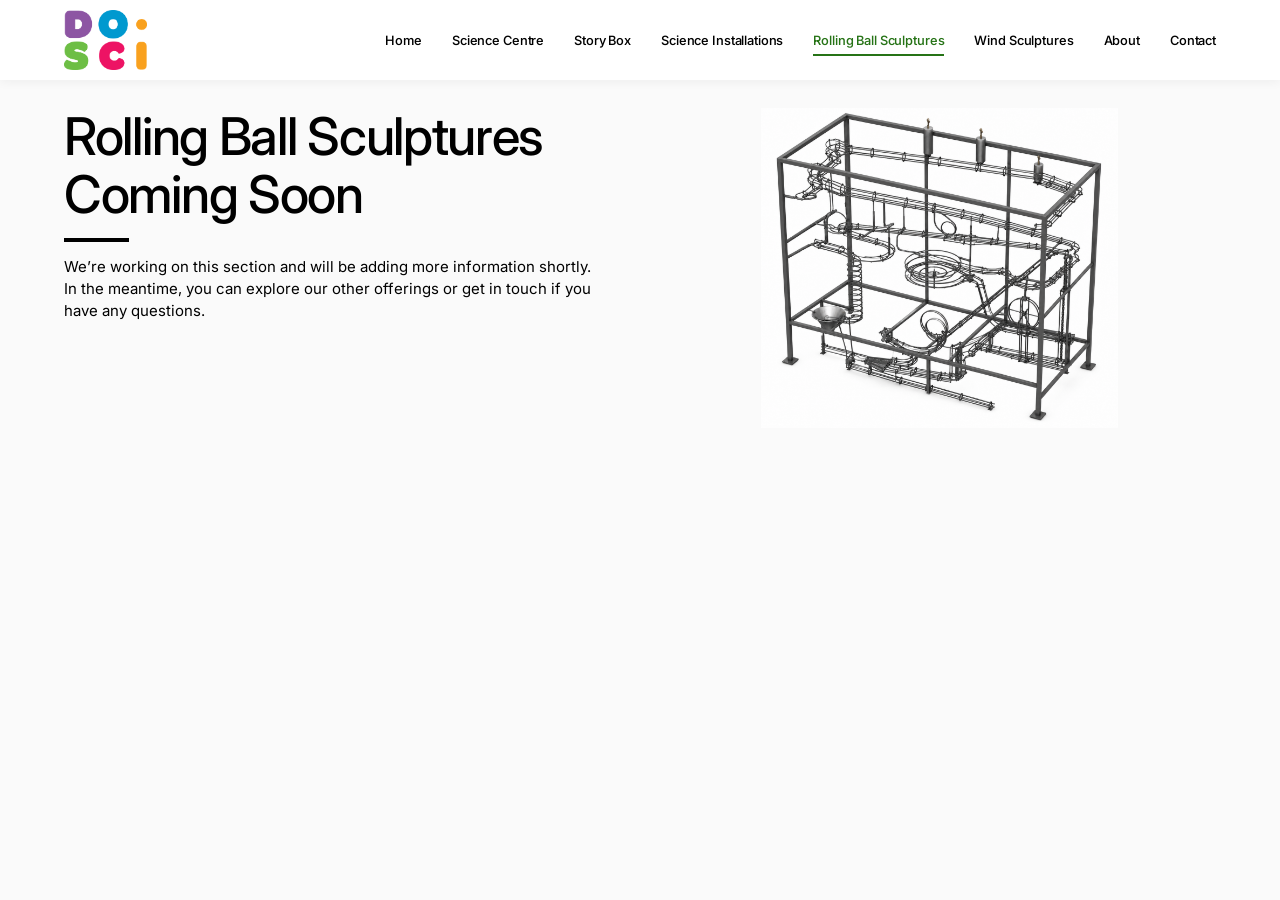
==== rolling-ball-sculptures/index.html @ f4ae13b1 "Mobile" ====
<!DOCTYPE html>
<html lang="en">

<head>
    <meta charset="UTF-8" />
    <meta name="viewport" content="width=device-width, initial-scale=1.0" />
    <title>DoScience</title>

    <!-- Google Fonts for typography -->
    <link rel="preconnect" href="https://fonts.googleapis.com">
    <link rel="preconnect" href="https://fonts.gstatic.com" crossorigin>
    <link href="https://fonts.googleapis.com/css2?family=Inter:wght@100..900&display=swap" rel="stylesheet">

    <style>
        * {
            box-sizing: border-box;
            margin: 0;
            padding: 0;
        }

        html,
        body,
        button,
        input,
        textarea,
        select {
            font-family: "Inter", sans-serif;
        }

        html {
            scroll-behavior: smooth;
            font-size: 16px;
        }

        body {
            background-color: #fafafa;
            color: #1a1a1a;
            line-height: 1.6;
            overflow-x: hidden;
            -webkit-font-smoothing: antialiased;
            display: flex;
            flex-direction: column;
            min-height: 100vh;
        }

        body::-webkit-scrollbar {
            width: 0px;
        }

        img {
            max-width: 100%;
            height: auto;
            display: block;
        }

        /* ==========================================
   MAIN HERO SECTION (Matches Installations Page Padding)
   ========================================== */
        .hero-section {
            position: relative;
            width: 100%;
            display: flex;
            align-items: flex-start;
            justify-content: space-between;
            padding: 108px 5% 80px 5%;
            /* Matches padding from original section */
            gap: 1.5rem;
            flex: 1;
        }

        .hero-content {
            position: relative;
            z-index: 3;
            width: 48%;
            display: flex;
            flex-direction: column;
            align-items: flex-start;
        }

        /* Fixed 52px header matching original installations page typography */
        .hero-content h1 {
            font-size: 52px;
            font-weight: 500;
            line-height: 1.12;
            color: #000000;
            text-align: left;
            letter-spacing: -0.025em;
            max-width: 1080px;
        }

        /* Accent Line (Green accent bar matching inspiration image) */
        .accent-line {
            width: 65px;
            height: 4px;
            background-color: black;
            margin: 14px 0;
        }

        /* Subtitle & Descriptive Paragraphs */
        .hero-content p {
            font-size: 15px;
            line-height: 1.45;
            color: black;
            text-align: left;
            margin: 0;
            max-width: 620px;
            display: block;
        }

        .hero-content p:last-child {
            margin-bottom: 0;
        }

        /* Hero Image Container */
        .hero-image-container {
            position: relative;
            width: 48%;
            display: flex;
            justify-content: center;
            align-items: center;
        }

        .hero-image-container img {
            width: 100%;
            height: 350px;
            max-height: 320px;
            object-fit: contain;
            
        }
        @media screen and (max-width: 1024px) {
            .hero-content h1 {
                font-size: 38px;
            }

            .hero-content p {
                font-size: 15px;
            }
        }

        @media screen and (max-width: 768px) {
            .hero-section {
                flex-direction: column;
                padding: 100px 5% 40px 5%;
                gap: 1.25rem;
                align-items: stretch;
            }

            .hero-content {
                width: 100%;
                order: 1;
                margin-bottom: 0;
            }

            .hero-image-container {
                width: 100%;
                order: 2;
            }

            .hero-content h1 {
                font-size: 34px;
            }

            .hero-content p {
                font-size: 14px;
            }
        }

        @media screen and (max-width: 480px) {
            .hero-content h1 {
                font-size: 28px;
            }

            .hero-content p {
                font-size: 13.5px;
            }
        }
    </style>
    <link rel="stylesheet" href="../components/navbar.css">
</head>

<body>
    <div id="navbar-container"></div>

    <!-- HERO SECTION -->
    <main class="hero-section">
        <div class="hero-content">
            <h1>Rolling Ball Sculptures<br>Coming Soon</h1>
            <div class="accent-line"></div>
            <p>We’re working on this section and will be adding more information shortly.</p>
            <p>In the meantime, you can explore our other offerings or get in touch if you have any questions.</p>
        </div>

        <div class="hero-image-container">
            <img src="../images/Photos/home-rolling-ball-sculpture.png" alt="Rolling Ball Sculpture Illustration" />
        </div>
    </main>

    <!-- Scripts -->
    <script src="../components/navbar.js"></script>
    <script src="../js/navigation.js"></script>
    <script src="script.js"></script>
</body>

</html>
---- components/navbar.css ----
.ds-navbar,
.ds-navbar * {
    font-family: "Inter", sans-serif;
}
.ds-navbar {
    position: fixed;
    top: 0;
    left: 0;

    width: 100%;
    height: 80px;

    background: white;
    /* backdrop-filter: blur(10px); */

    display: flex;
    justify-content: space-between;
    align-items: center;

    padding: 0 5%;

    z-index: 10000;

    box-shadow: 0 2px 10px rgba(0, 0, 0, 0.05);

    box-sizing: border-box;
}


/* =========================================================
   LOGO
========================================================= */

.ds-navbar-logo {
    cursor: pointer;
    display: flex;
    align-items: center;
}

.ds-navbar-logo img{
    height:60px;
    width: auto;
}


/* =========================================================
   NAVIGATION
========================================================= */

.ds-navbar-menu {
    display: block;
}

.ds-navbar-list {
    display: flex;

    align-items: center;

    list-style: none;

    gap: 30px;

    margin: 0;
    padding: 0;
}


/* =========================================================
   NAVIGATION LINKS
========================================================= */

.ds-navbar-list li {
    list-style: none;

    margin: 0;
    padding: 0;
}

.ds-navbar-list a {
    text-decoration: none;

    color: black;

    font-weight: 525;

    font-size: 0.8rem;

    transition: color 0.3s;
    letter-spacing: -0.01em;

    cursor: pointer;

    position: relative;

    display: inline-block;

    white-space: nowrap;
}


.ds-navbar-list a:hover,
.ds-navbar-list a.active-link {
     color: #267316;
}



.ds-navbar-list a::after {
    content: '';

    position: absolute;

    width: 0;
    height: 2px;

    bottom: -4px;
    left: 0;

    background-color:#267316;

    transition: width 0.3s ease-in-out;
}

.ds-navbar-list a:hover::after,
.ds-navbar-list a.active-link::after {
    width: 100%;
}


/* =========================================================
   HAMBURGER
========================================================= */

.ds-navbar-hamburger {
    display: none;

    cursor: pointer;

    flex-direction: column;

    gap: 5px;
}

.ds-navbar-hamburger span {
    width: 25px;
    height: 3px;

    background-color: black;

    transition: 0.3s;
}


/* =========================================================
   TABLET / MOBILE
========================================================= */

@media (max-width: 1024px) {

    .ds-navbar-hamburger {
        display: flex;
    }

    .ds-navbar-list {
        position: fixed;

        top: 80px;
        right: -100%;

        width: 80%;
        height: calc(100vh - 80px);

        background: white;

        display: flex;

        flex-direction: column;

        gap: 24px;

        transition: right 0.4s ease;

        box-shadow: 5px 0 10px rgba(0, 0, 0, 0.1);

        padding-top: 5%;
        padding-left: 5%;
        padding-right: 5%;

        margin: 0;

        box-sizing: border-box;

        align-items: flex-start;
    }

    .ds-navbar-list.open {
        right: 0;
    }

    .ds-navbar-list a {
        font-size: 0.9rem;

        width: 90%;
    }
}


/* =========================================================
   SMALL MOBILE
========================================================= */

@media (max-width: 600px) {

    .ds-navbar {
        height: 70px;

        padding: 0 5%;
    }

    .ds-navbar-list {
        top: 70px;

        height: calc(100vh - 70px);

        width: 85%;
    }

    .ds-navbar-logo img {
        height: 50px;
    }

    .ds-navbar-hamburger span {
        width: 23px;
        height: 3px;
    }
}
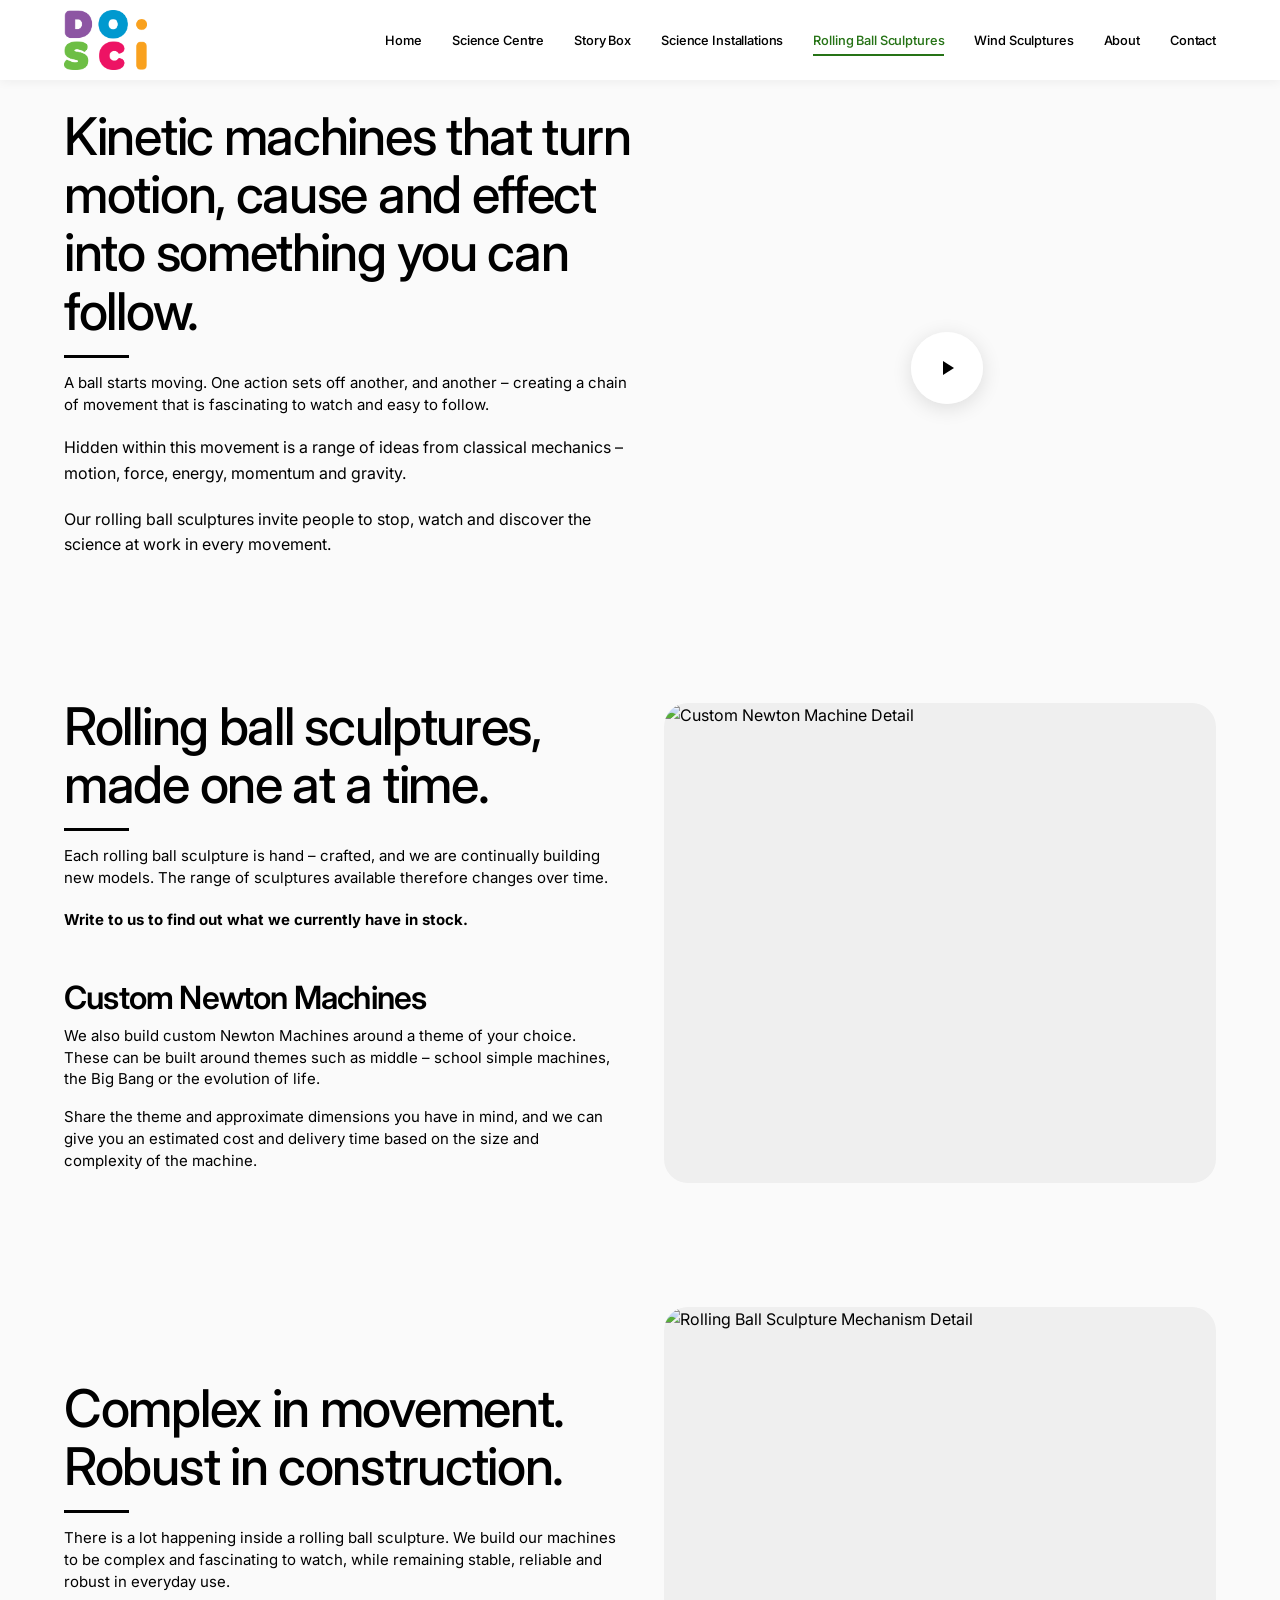
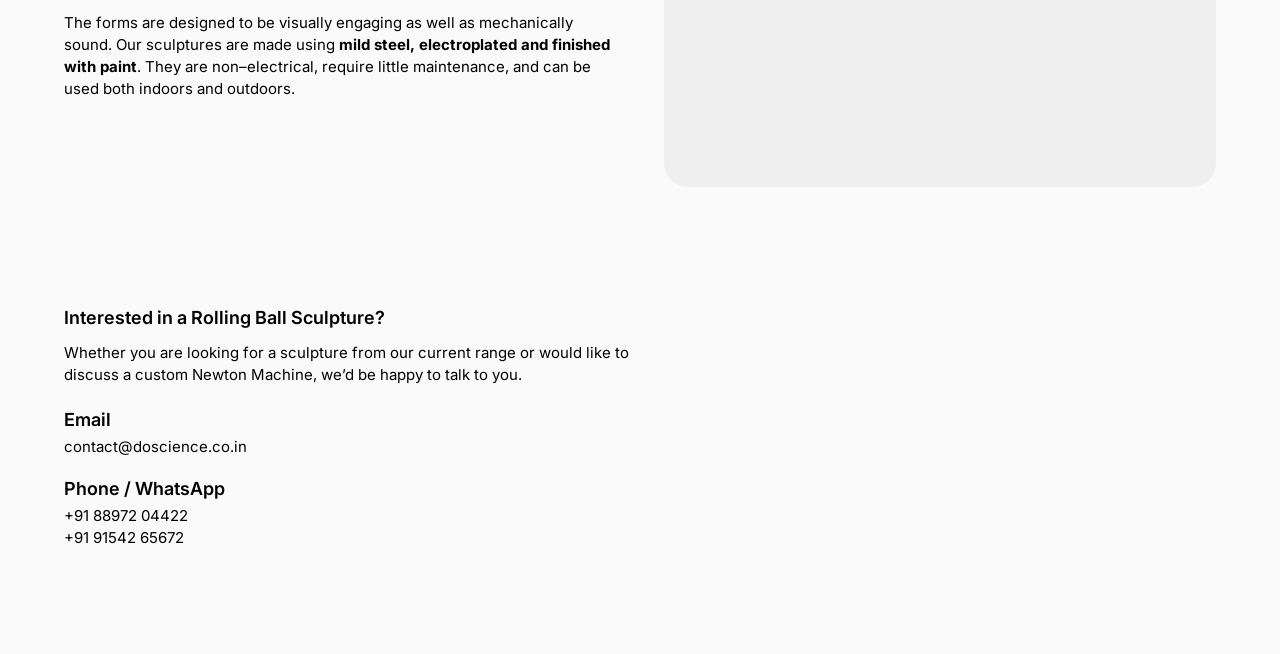
==== commit e65de69c: "rolling-ball sculptures" ====
--- a/rolling-ball-sculptures/index.html
+++ b/rolling-ball-sculptures/index.html
@@ -4,201 +4,140 @@
 <head>
     <meta charset="UTF-8" />
     <meta name="viewport" content="width=device-width, initial-scale=1.0" />
-    <title>DoScience</title>
-
-    <!-- Google Fonts for typography -->
+    <title>Rolling Ball Sculptures - DoScience</title>
     <link rel="preconnect" href="https://fonts.googleapis.com">
     <link rel="preconnect" href="https://fonts.gstatic.com" crossorigin>
+
     <link href="https://fonts.googleapis.com/css2?family=Inter:wght@100..900&display=swap" rel="stylesheet">
-
-    <style>
-        * {
-            box-sizing: border-box;
-            margin: 0;
-            padding: 0;
-        }
-
-        html,
-        body,
-        button,
-        input,
-        textarea,
-        select {
-            font-family: "Inter", sans-serif;
-        }
-
-        html {
-            scroll-behavior: smooth;
-            font-size: 16px;
-        }
-
-        body {
-            background-color: #fafafa;
-            color: #1a1a1a;
-            line-height: 1.6;
-            overflow-x: hidden;
-            -webkit-font-smoothing: antialiased;
-            display: flex;
-            flex-direction: column;
-            min-height: 100vh;
-        }
-
-        body::-webkit-scrollbar {
-            width: 0px;
-        }
-
-        img {
-            max-width: 100%;
-            height: auto;
-            display: block;
-        }
-
-        /* ==========================================
-   MAIN HERO SECTION (Matches Installations Page Padding)
-   ========================================== */
-        .hero-section {
-            position: relative;
-            width: 100%;
-            display: flex;
-            align-items: flex-start;
-            justify-content: space-between;
-            padding: 108px 5% 80px 5%;
-            /* Matches padding from original section */
-            gap: 1.5rem;
-            flex: 1;
-        }
-
-        .hero-content {
-            position: relative;
-            z-index: 3;
-            width: 48%;
-            display: flex;
-            flex-direction: column;
-            align-items: flex-start;
-        }
-
-        /* Fixed 52px header matching original installations page typography */
-        .hero-content h1 {
-            font-size: 52px;
-            font-weight: 500;
-            line-height: 1.12;
-            color: #000000;
-            text-align: left;
-            letter-spacing: -0.025em;
-            max-width: 1080px;
-        }
-
-        /* Accent Line (Green accent bar matching inspiration image) */
-        .accent-line {
-            width: 65px;
-            height: 4px;
-            background-color: black;
-            margin: 14px 0;
-        }
-
-        /* Subtitle & Descriptive Paragraphs */
-        .hero-content p {
-            font-size: 15px;
-            line-height: 1.45;
-            color: black;
-            text-align: left;
-            margin: 0;
-            max-width: 620px;
-            display: block;
-        }
-
-        .hero-content p:last-child {
-            margin-bottom: 0;
-        }
-
-        /* Hero Image Container */
-        .hero-image-container {
-            position: relative;
-            width: 48%;
-            display: flex;
-            justify-content: center;
-            align-items: center;
-        }
-
-        .hero-image-container img {
-            width: 100%;
-            height: 350px;
-            max-height: 320px;
-            object-fit: contain;
-            
-        }
-        @media screen and (max-width: 1024px) {
-            .hero-content h1 {
-                font-size: 38px;
-            }
-
-            .hero-content p {
-                font-size: 15px;
-            }
-        }
-
-        @media screen and (max-width: 768px) {
-            .hero-section {
-                flex-direction: column;
-                padding: 100px 5% 40px 5%;
-                gap: 1.25rem;
-                align-items: stretch;
-            }
-
-            .hero-content {
-                width: 100%;
-                order: 1;
-                margin-bottom: 0;
-            }
-
-            .hero-image-container {
-                width: 100%;
-                order: 2;
-            }
-
-            .hero-content h1 {
-                font-size: 34px;
-            }
-
-            .hero-content p {
-                font-size: 14px;
-            }
-        }
-
-        @media screen and (max-width: 480px) {
-            .hero-content h1 {
-                font-size: 28px;
-            }
-
-            .hero-content p {
-                font-size: 13.5px;
-            }
-        }
-    </style>
+    <link rel="stylesheet" href="styles.css">
     <link rel="stylesheet" href="../components/navbar.css">
 </head>
 
 <body>
     <div id="navbar-container"></div>
+    <main>
+        <!-- SECTION 1: HERO & INTRO -->
+        <section id="section-1" class="hero-section">
+            <div class="hero-wrapper">
+                <div class="hero-content">
+                    <h1 class="hero-title">Kinetic machines that turn motion, cause and effect into something you can follow.</h1>
 
-    <!-- HERO SECTION -->
-    <main class="hero-section">
-        <div class="hero-content">
-            <h1>Rolling Ball Sculptures<br>Coming Soon</h1>
-            <div class="accent-line"></div>
-            <p>We’re working on this section and will be adding more information shortly.</p>
-            <p>In the meantime, you can explore our other offerings or get in touch if you have any questions.</p>
-        </div>
+                    <div class="accent-line"></div>
 
-        <div class="hero-image-container">
-            <img src="../images/Photos/home-rolling-ball-sculpture.png" alt="Rolling Ball Sculpture Illustration" />
-        </div>
+                    <p class="body-lead">
+                        A ball starts moving. One action sets off another, and another &ndash; creating a chain of movement that is fascinating to watch and easy to follow.
+                    </p>
+
+                    <div class="body-text-group">
+                        <p>
+                            Hidden within this movement is a range of ideas from classical mechanics &ndash; motion, force, energy, momentum and gravity.
+                        </p>
+                        <p>
+                            Our rolling ball sculptures invite people to stop, watch and discover the science at work in every movement.
+                        </p>
+                    </div>
+                </div>
+            </div>
+
+            <div class="hero-bg-full">
+                <div class="video-container-wrap">
+                    <video class="cat-img" autoplay loop muted playsinline poster="assets/images/rbs-hero-poster.jpg">
+                        <source src="assets/videos/rolling-ball-hero.mp4" type="video/mp4" />
+                        Your browser does not support the video tag.
+                    </video>
+                    <!-- Video Play Overlay Icon -->
+                    <div class="video-play-btn">
+                        <svg width="24" height="24" viewBox="0 0 24 24" fill="#000000">
+                            <polygon points="8,5 19,12 8,19"></polygon>
+                        </svg>
+                    </div>
+                </div>
+            </div>
+        </section>
+
+        <!-- SECTION 2: SCULPTURES & CUSTOM NEWTON MACHINES -->
+        <section class="feature-section">
+            <div class="container">
+                <div class="split-block">
+                    <div class="split-content">
+                        <h2 class="hero-title">Rolling ball sculptures, made one at a time.</h2>
+                        <div class="accent-line"></div>
+                        <p class="body-lead">
+                            Each rolling ball sculpture is hand &ndash; crafted, and we are continually building new models. The range of sculptures available therefore changes over time.
+                        </p>
+                        <p class="body-text">
+                            <strong>Write to us to find out what we currently have in stock.</strong>
+                        </p>
+
+                        <div class="section-divider-spacing"></div>
+
+                        <h2 class="category-title-large">Custom Newton Machines</h2>
+                        <p class="body-text">
+                            We also build custom Newton Machines around a theme of your choice. These can be built around themes such as middle &ndash; school simple machines, the Big Bang or the evolution of life.
+                        </p>
+                        <p class="body-text">
+                            Share the theme and approximate dimensions you have in mind, and we can give you an estimated cost and delivery time based on the size and complexity of the machine.
+                        </p>
+                    </div>
+                    <div class="split-image-wrap curved-corners">
+                        <img src="assets/images/custom-newton-machine.jpg" alt="Custom Newton Machine Detail" class="split-img" />
+                    </div>
+                </div>
+            </div>
+        </section>
+
+        <!-- SECTION 3: COMPLEX IN MOVEMENT, ROBUST IN CONSTRUCTION -->
+        <section class="feature-section">
+            <div class="container">
+                <div class="split-block">
+                    <div class="split-content">
+                        <h2 class="hero-title">Complex in movement.<br>Robust in construction.</h2>
+                        <div class="accent-line"></div>
+                        <p class="body-lead">
+                            There is a lot happening inside a rolling ball sculpture. We build our machines to be complex and fascinating to watch, while remaining stable, reliable and robust in everyday use.
+                        </p>
+                        <p class="body-text">
+                            The forms are designed to be visually engaging as well as mechanically sound. Our sculptures are made using <strong>mild steel, electroplated and finished with paint</strong>. They are non&ndash;electrical, require little maintenance, and can be used both indoors and outdoors.
+                        </p>
+                    </div>
+                    <div class="split-image-wrap curved-corners">
+                        <img src="assets/images/robust-construction.jpg" alt="Rolling Ball Sculpture Mechanism Detail" class="split-img" />
+                    </div>
+                </div>
+            </div>
+        </section>
+
+        <!-- SECTION 4: CONTACT & INQUIRY BLOCK -->
+        <section class="contact-section">
+            <div class="container">
+                <div class="contact-block">
+                    <h3>Interested in a Rolling Ball Sculpture?</h3>
+                    <p class="body-lead">
+                        Whether you are looking for a sculpture from our current range or would like to discuss a custom Newton Machine, we’d be happy to talk to you.
+                    </p>
+
+                    <!-- Contact Details -->
+                    <div class="contact-details">
+                        <div class="contact-group">
+                            <div class="contact-label">Email</div>
+                            <div class="contact-info">
+                                <a href="mailto:contact@doscience.co.in">contact@doscience.co.in</a>
+                            </div>
+                        </div>
+                        <div class="contact-group">
+                            <div class="contact-label">Phone / WhatsApp</div>
+                            <div class="contact-info">
+                                <a href="tel:+918897204422">+91 88972 04422</a><br>
+                                <a href="tel:+919154265672">+91 91542 65672</a>
+                            </div>
+                        </div>
+                    </div>
+                </div>
+            </div>
+        </section>
     </main>
-
-    <!-- Scripts -->
+    <script src="../js/navigation.js"></script>
     <script src="../components/navbar.js"></script>
-    <script src="../js/navigation.js"></script>
-    <script src="script.js"></script>
 </body>
 
 </html>
--- a/rolling-ball-sculptures/styles.css
+++ b/rolling-ball-sculptures/styles.css
@@ -0,0 +1,704 @@
+:root {
+  --bg-color: #fafafa;
+  --font-family: 'Inter', sans-serif;
+  --max-width: 1440px;
+  --desktop-gutter: 64px;
+  --tablet-gutter: 32px;
+  --mobile-gutter: 20px;
+  --column-gap: 48px;
+  --border-color: #E5E5E5;
+}
+
+* {
+  margin: 0;
+  padding: 0;
+  box-sizing: border-box;
+}
+
+html,
+body {
+  overflow-x: hidden;
+  background-color: var(--bg-color);
+  color: #000000;
+  font-family: var(--font-family);
+  -webkit-font-smoothing: antialiased;
+  line-height: 1.5;
+}
+
+body {
+  font-family: "Inter", sans-serif;
+  color: #000000;
+  line-height: 1.6;
+  background-color: var(--bg-color);
+}
+
+body::-webkit-scrollbar {
+  width: 0px;
+}
+
+img, video {
+  max-width: 100%;
+  height: auto;
+  display: block;
+}
+
+section {
+  width: 100%;
+  padding-top: 60px;
+  padding-bottom: 60px;
+  background-color: var(--bg-color);
+}
+
+.container {
+  max-width: var(--max-width);
+  margin: 0 auto;
+  padding-left: var(--desktop-gutter);
+  padding-right: var(--desktop-gutter);
+  width: 100%;
+}
+
+header {
+  width: 100%;
+  padding: 20px 0;
+  background-color: var(--bg-color);
+}
+
+.text-center {
+  text-align: left;
+}
+
+/* ==========================================
+   TYPOGRAPHY HIERARCHY
+   ========================================== */
+
+h1,
+.hero-title {
+  font-size: 52px;
+  font-weight: 500;
+  line-height: 1.12;
+  color: #000000;
+  text-align: left;
+  letter-spacing: -0.025em;
+  max-width: 1080px;
+}
+
+h2,
+.section-title {
+  text-align: left;
+  letter-spacing: -0.025em;
+  max-width: 1080px;
+  font-size: 28px;
+  font-weight: 500;
+  color: #000000;
+  line-height: 1.25;
+}
+
+h3 {
+  line-height: 1.2;
+  margin-bottom: 12px;
+  font-size: 24px;
+  font-weight: 600;
+  color: #000000;
+}
+
+p {
+  margin-bottom: 16px;
+}
+
+.body-lead {
+  font-size: 15px;
+  line-height: 1.45;
+  color: #000000;
+  text-align: left;
+  margin: 0 0 20px 0;
+  max-width: 620px;
+  display: block;
+}
+
+.body-text {
+  font-size: 15px;
+  line-height: 1.45;
+  color: #000000;
+  margin-bottom: 16px;
+  max-width: 580px;
+}
+
+.sub-label {
+  font-size: 12px;
+  font-weight: 700;
+  letter-spacing: 0.12em;
+  text-transform: uppercase;
+  color: #000000;
+  display: inline-block;
+}
+
+.section-label {
+  font-size: 28px;
+  font-weight: 500;
+  line-height: 1.2;
+  color: #000000;
+  text-align: center;
+  margin-bottom: 16px;
+  max-width: 100%;
+}
+
+/* ACCENT LINES - STRICTLY BLACK */
+.accent-line {
+  width: 65px;
+  height: 3px;
+  background-color: #000000;
+  margin: 14px 0;
+}
+
+/* ==========================================
+   SECTION 1: HERO
+   ========================================== */
+.hero-section {
+  background-color: var(--bg-color);
+  padding: 0;
+  position: relative;
+  width: 100%;
+  display: flex;
+  align-items: flex-start;
+}
+
+.hero-wrapper {
+  position: relative;
+  z-index: 10;
+  width: 100%;
+  display: flex;
+  justify-content: space-between;
+  padding: 108px 5% 60px 5%;
+  box-sizing: border-box;
+}
+
+.hero-content {
+  position: relative;
+  padding: 0;
+  display: flex;
+  flex-direction: column;
+  justify-content: flex-start;
+  align-items: flex-start;
+  max-width: 580px;
+  width: 50%;
+}
+
+.hero-bg-full {
+  position: absolute;
+  top: 108px;
+  right: 5%;
+  width: 42%;
+  height: 520px;
+  z-index: 1;
+}
+
+.body-text-group p {
+  margin-bottom: 20px;
+}
+
+.target-locations {
+  margin-top: 30px;
+  font-size: 15px;
+  font-weight: 500;
+  color: #000000;
+}
+
+/* ==========================================
+   CATEGORY & GRID ROWS
+   ========================================== */
+.categories-section {
+  padding: 60px 0;
+  background-color: var(--bg-color);
+}
+
+.section-header-block {
+  margin-bottom: 48px;
+  max-width: 700px;
+}
+
+.category-list {
+  display: flex;
+  flex-direction: column;
+}
+
+.category-row {
+  display: grid;
+  grid-template-columns: 1fr 1fr;
+  gap: var(--column-gap);
+  align-items: center;
+  padding: 32px 0;
+  border-bottom: 1px solid #EFEFEF;
+}
+
+.category-row-reverse {
+  grid-template-columns: 1fr 1fr;
+}
+
+.category-image-wrap {
+  width: 100%;
+  aspect-ratio: 16 / 9;
+  border-radius: 12px;
+  overflow: hidden;
+  background-color: #EFEFEF;
+}
+
+.cat-img,
+.category-image-wrap video {
+  width: 100%;
+  height: 100%;
+  object-fit: cover;
+  display: block;
+  border-radius: 12px;
+}
+
+.category-info {
+  display: flex;
+  flex-direction: column;
+  justify-content: flex-start;
+  align-items: flex-start;
+}
+
+.category-title {
+  font-size: 22px;
+  font-weight: 600;
+  line-height: 1.25;
+  color: #000000;
+  text-align: left;
+  margin: 0 0 14px;
+}
+
+.category-title-large {
+  font-size: 32px;
+  font-weight: 600;
+  line-height: 1.2;
+  color: #000000;
+  margin-bottom: 8px;
+}
+
+.category-desc {
+  font-size: 15px;
+  line-height: 1.45;
+  color: #000000;
+  max-width: 480px;
+}
+
+.feature-row {
+  display: grid;
+  grid-template-columns: 1fr 1fr;
+  gap: var(--column-gap);
+  align-items: center;
+  padding-top: 60px;
+  margin-top: 20px;
+}
+
+/* ==========================================
+   SPLIT FEATURE SECTIONS & CORNER DYNAMICS
+   ========================================== */
+.feature-section {
+  padding: 60px 0;
+  background-color: var(--bg-color);
+}
+
+.split-block {
+  display: grid;
+  grid-template-columns: 1fr 1fr;
+  gap: var(--column-gap);
+  align-items: center;
+}
+
+.split-content {
+  display: flex;
+  flex-direction: column;
+  align-items: flex-start;
+}
+
+.split-image-wrap {
+  width: 100%;
+  height: 480px;
+  overflow: hidden;
+  background-color: #EFEFEF;
+}
+
+.curved-corners {
+  border-radius: 24px;
+  overflow: hidden;
+}
+
+.curved-top-right {
+  border-top-right-radius: 120px;
+  border-top-left-radius: 16px;
+  border-bottom-left-radius: 16px;
+  border-bottom-right-radius: 16px;
+}
+
+.split-img {
+  width: 100%;
+  height: 100%;
+  object-fit: cover;
+}
+
+.section-divider-spacing {
+  margin-top: 32px;
+}
+
+/* ==========================================
+   VIDEO CONTAINER & PLAY BUTTON OVERLAY
+   ========================================== */
+.video-container-wrap {
+  position: relative;
+  width: 100%;
+  height: 100%;
+  border-radius: 24px;
+  overflow: hidden;
+}
+
+.video-play-btn {
+  position: absolute;
+  top: 50%;
+  left: 50%;
+  transform: translate(-50%, -50%);
+  width: 72px;
+  height: 72px;
+  background-color: rgba(255, 255, 255, 0.95);
+  border-radius: 50%;
+  display: flex;
+  align-items: center;
+  justify-content: center;
+  box-shadow: 0 4px 20px rgba(0, 0, 0, 0.12);
+  cursor: pointer;
+  z-index: 5;
+  transition: transform 0.2s ease, background-color 0.2s ease;
+}
+
+.video-play-btn:hover {
+  transform: translate(-50%, -50%) scale(1.05);
+  background-color: #ffffff;
+}
+
+/* ==========================================
+   BANNER & CLIENTS
+   ========================================== */
+.banner-box {
+  margin: 48px auto 0 auto;
+  padding: 40px 20px;
+  background-color: transparent;
+  max-width: 800px;
+  text-align: center;
+  display: flex;
+  flex-direction: column;
+  align-items: center;
+}
+
+.banner-box h1 {
+  font-size: 28px;
+  font-weight: 500;
+  line-height: 1.2;
+  color: #000000;
+  text-align: center;
+  margin-bottom: 16px;
+  max-width: 100%;
+}
+
+.banner-box p {
+  font-size: 15px;
+  line-height: 1.5;
+  color: #000000;
+  text-align: center;
+  max-width: 620px;
+  margin: 0 auto;
+}
+
+.clients-section {
+  padding: 60px 0;
+  background-color: var(--bg-color);
+}
+
+.clients-block {
+  display: flex;
+  flex-direction: column;
+  align-items: center;
+  text-align: center;
+  width: 100%;
+}
+
+.clients-grid {
+  display: grid;
+  grid-template-columns: repeat(4, 1fr);
+  gap: 32px;
+  width: 100%;
+  margin-top: 16px;
+  align-items: start;
+  justify-items: center;
+}
+
+.client-card {
+  display: flex;
+  flex-direction: column;
+  align-items: center;
+  text-align: center;
+  gap: 10px;
+  width: 100%;
+}
+
+.client-logo-box {
+  width: 100%;
+  height: 96px;
+  display: flex;
+  align-items: center;
+  justify-content: center;
+  background-color: transparent;
+}
+
+.client-logo-img {
+  max-width: 100%;
+  max-height: 100%;
+  object-fit: contain;
+  opacity: 0.9;
+}
+
+.client-name {
+  font-size: 13px;
+  font-weight: 600;
+  letter-spacing: 0.03em;
+  color: #000000;
+  line-height: 1.35;
+  text-align: center;
+}
+
+/* ==========================================
+   CONTACT & CATALOGUE BLOCK
+   ========================================== */
+.contact-section {
+  padding: 60px 0 80px 0;
+  background-color: var(--bg-color);
+}
+
+.contact-block {
+  display: flex;
+  flex-direction: column;
+  align-items: flex-start;
+  text-align: left;
+  width: 100%;
+}
+
+.contact-block h3 {
+  margin-bottom: 0.75rem;
+  font-size: 18px;
+  font-weight: 600;
+  color: #000000;
+  line-height: 1.25;
+}
+
+.contact-block p {
+  font-size: 15px;
+  line-height: 1.45;
+  color: #000000;
+  text-align: left;
+  margin: 0 0 1.5rem 0;
+  max-width: 620px;
+  display: block;
+}
+
+.contact-details {
+  display: flex;
+  flex-direction: column;
+  gap: 1.25rem;
+  margin-bottom: 1.5rem;
+}
+
+.contact-group {
+  display: flex;
+  flex-direction: column;
+  gap: 0.25rem;
+}
+
+.contact-label {
+  font-size: 18px;
+  font-weight: 600;
+  color: #000000;
+  line-height: 1.25;
+}
+
+.contact-info {
+  font-size: 15px;
+  line-height: 1.5;
+  color: #000000;
+}
+
+.contact-info a {
+  color: #000000;
+  text-decoration: none;
+}
+
+.contact-info a:hover {
+  text-decoration: underline;
+}
+
+.catalogue-block,
+.contact-details-block {
+  width: 100%;
+  max-width: 680px;
+}
+
+.divider-line {
+  width: 100%;
+  height: 1px;
+  background-color: var(--border-color);
+  margin: 40px 0;
+}
+
+.action-link,
+.download-link {
+  display: inline-flex;
+  align-items: center;
+  gap: 8px;
+  font-size: 15px;
+  font-weight: 600;
+  color: #000000;
+  text-decoration: underline;
+  text-underline-offset: 4px;
+  transition: opacity 0.2s ease;
+}
+
+.action-link:hover,
+.download-link:hover {
+  opacity: 0.7;
+}
+
+.phone-email-info {
+  margin-top: 24px;
+  font-size: 15px;
+  font-weight: 500;
+  color: #000000;
+}
+
+.phone-email-info a {
+  color: #000000;
+  text-decoration: none;
+}
+
+.phone-email-info a:hover {
+  text-decoration: underline;
+}
+
+/* ==========================================
+   RESPONSIVE BREAKPOINTS
+   ========================================== */
+
+@media (max-width: 1200px) {
+  :root {
+    --column-gap: 32px;
+  }
+}
+
+@media (max-width: 992px) {
+  .container {
+    padding-left: var(--tablet-gutter);
+    padding-right: var(--tablet-gutter);
+  }
+
+  .hero-section {
+    display: flex;
+    flex-direction: column;
+  }
+
+  .hero-wrapper {
+    flex-direction: column;
+    padding: 40px var(--tablet-gutter) 0 var(--tablet-gutter);
+    order: 1;
+  }
+
+  .hero-content {
+    width: 100%;
+    max-width: 100%;
+  }
+
+  .hero-bg-full {
+    position: relative;
+    top: 0;
+    right: auto;
+    width: 100%;
+    height: 380px;
+    padding: 0 var(--tablet-gutter) 40px var(--tablet-gutter);
+    box-sizing: border-box;
+    order: 2;
+  }
+
+  .categories-section,
+  .clients-section,
+  .contact-section,
+  .feature-section {
+    padding: 48px 0;
+  }
+
+  .category-row,
+  .category-row-reverse,
+  .feature-row,
+  .split-block {
+    grid-template-columns: 1fr;
+    gap: 24px;
+  }
+
+  .category-row-reverse .category-info {
+    order: 2;
+  }
+
+  .category-row-reverse .category-image-wrap {
+    order: 1;
+  }
+
+  .split-image-wrap {
+    height: 360px;
+  }
+
+  h1, .hero-title {
+    font-size: 38px;
+  }
+
+  h2, .section-title, .category-title-large {
+    font-size: 26px;
+  }
+}
+
+@media (max-width: 768px) {
+  .body-lead,
+  p,
+  .category-desc,
+  .banner-box p {
+    font-size: 14px;
+  }
+
+  .clients-grid {
+    grid-template-columns: repeat(2, 1fr);
+    gap: 32px 20px;
+  }
+
+  .client-logo-box {
+    height: 52px;
+  }
+}
+
+@media (max-width: 640px) {
+  .container {
+    padding-left: var(--mobile-gutter);
+    padding-right: var(--mobile-gutter);
+  }
+
+  .hero-wrapper {
+    padding: 24px var(--mobile-gutter) 0 var(--mobile-gutter);
+  }
+
+  .hero-bg-full {
+    height: 280px;
+    padding: 0 var(--mobile-gutter) 24px var(--mobile-gutter);
+  }
+
+  .split-image-wrap {
+    height: 280px;
+  }
+
+  .banner-box {
+    padding: 20px 24px;
+    margin-top: 36px;
+  }
+}
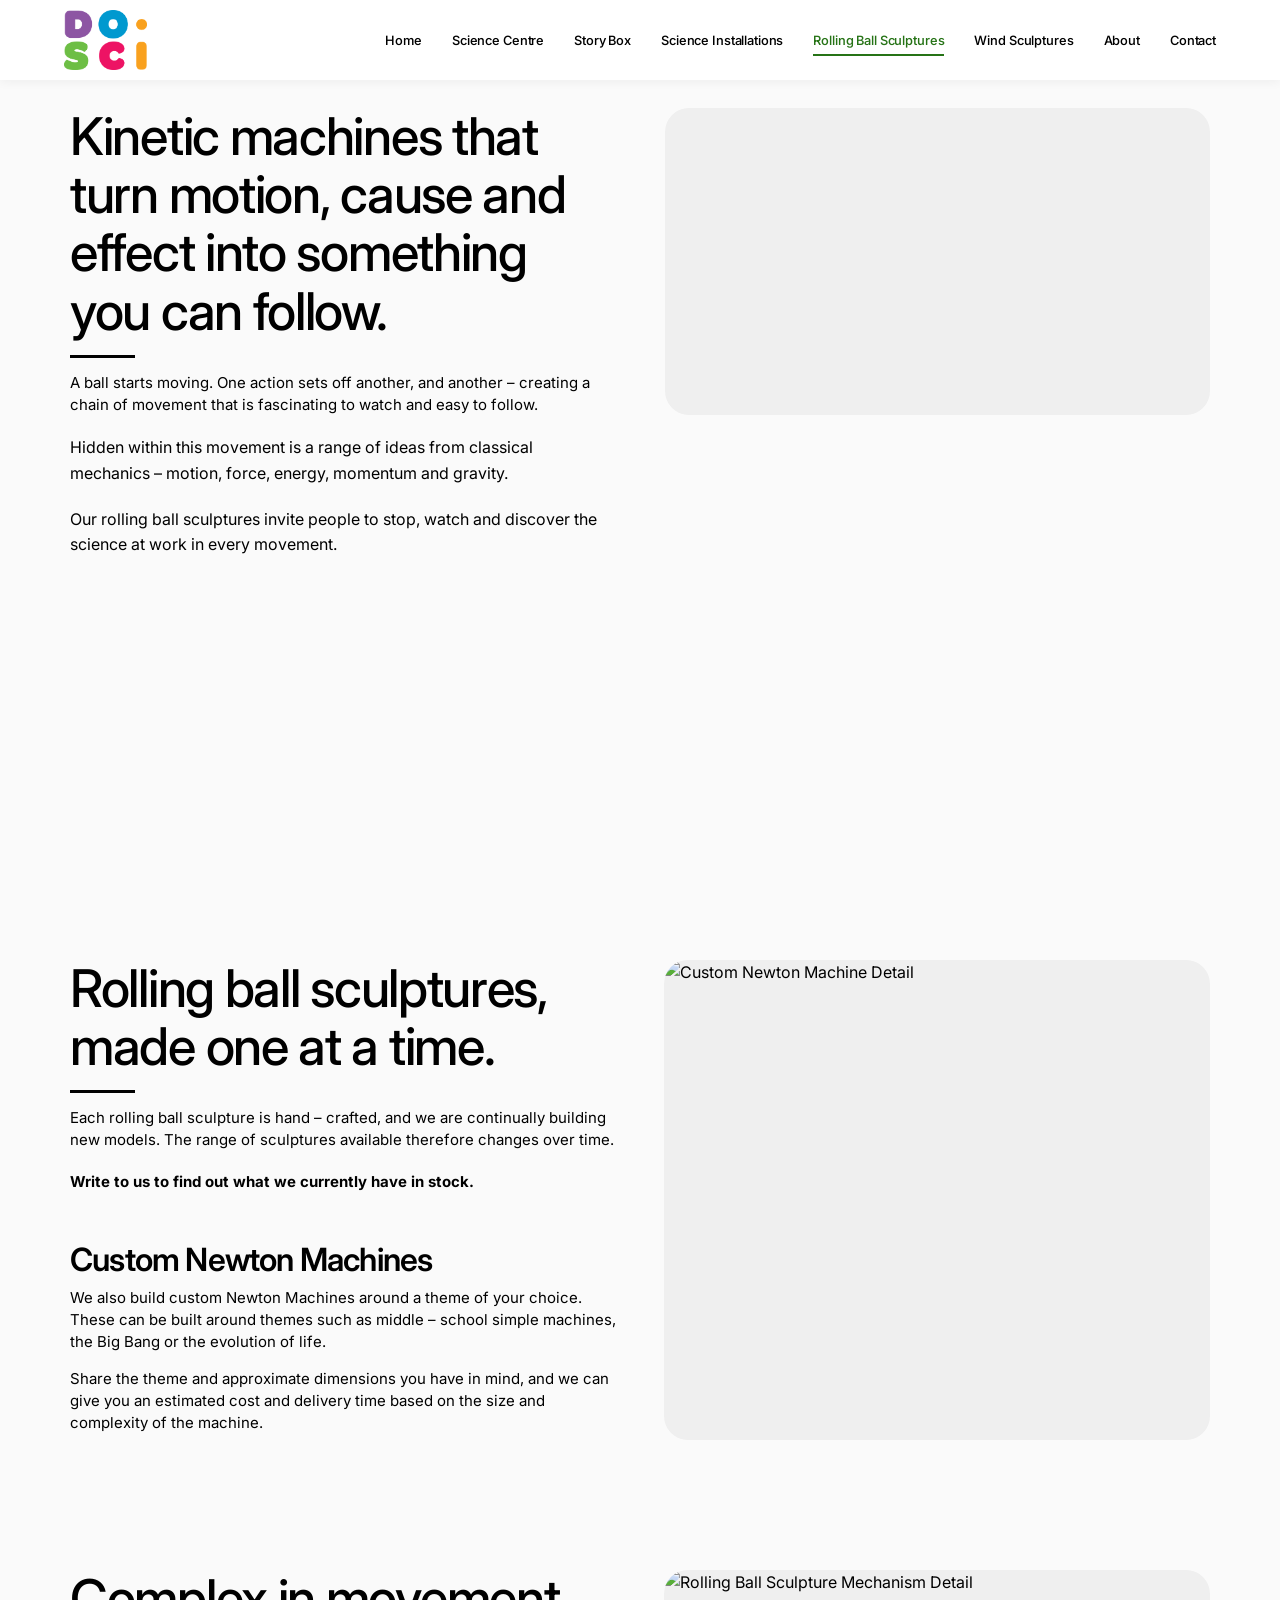
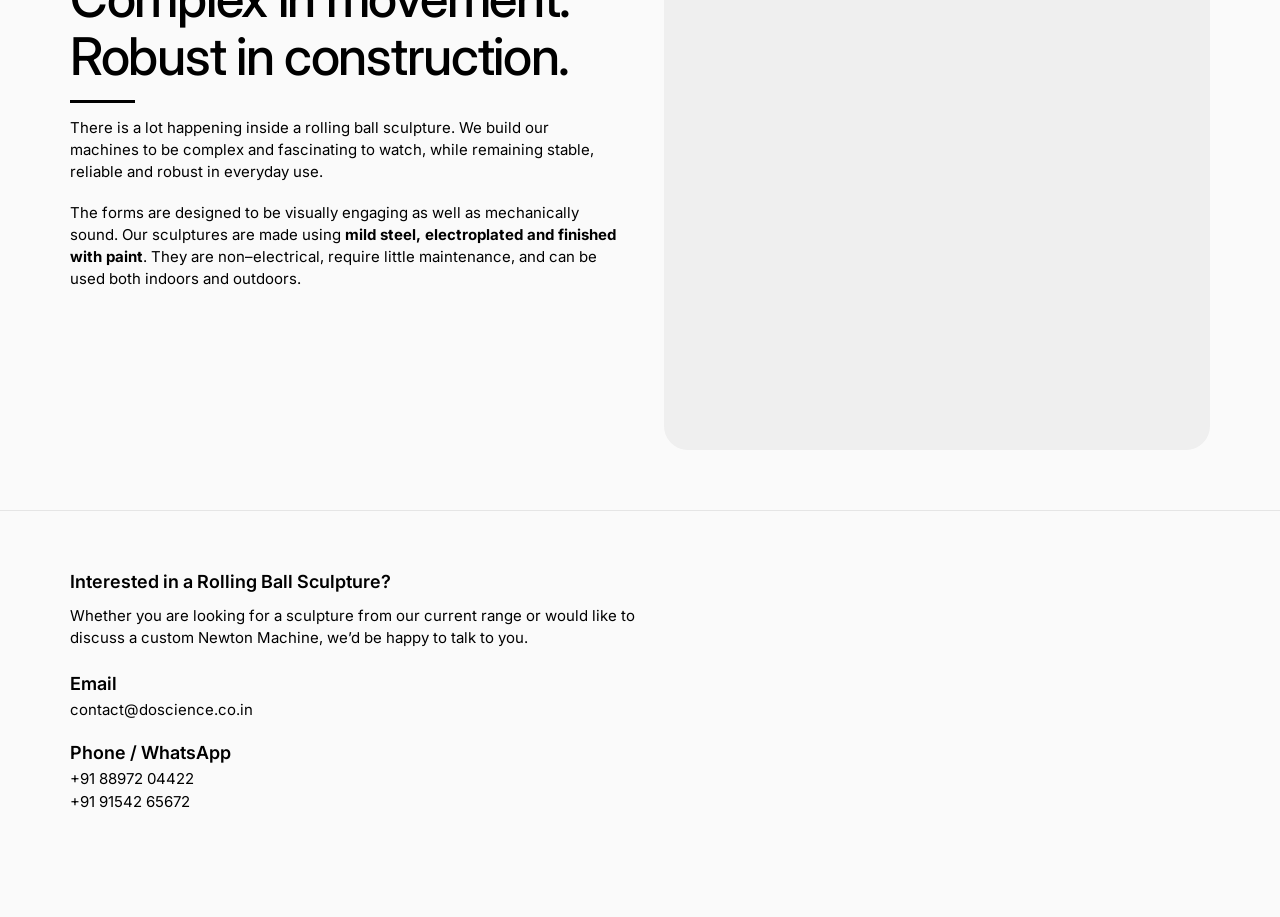
==== commit a2b6f705: "Updates in the hero section of rollingball sculptures" ====
--- a/rolling-ball-sculptures/index.html
+++ b/rolling-ball-sculptures/index.html
@@ -4,7 +4,7 @@
 <head>
     <meta charset="UTF-8" />
     <meta name="viewport" content="width=device-width, initial-scale=1.0" />
-    <title>Rolling Ball Sculptures - DoScience</title>
+    <title>DoScience</title>
     <link rel="preconnect" href="https://fonts.googleapis.com">
     <link rel="preconnect" href="https://fonts.gstatic.com" crossorigin>
 
@@ -18,38 +18,38 @@
     <main>
         <!-- SECTION 1: HERO & INTRO -->
         <section id="section-1" class="hero-section">
-            <div class="hero-wrapper">
-                <div class="hero-content">
-                    <h1 class="hero-title">Kinetic machines that turn motion, cause and effect into something you can follow.</h1>
+            <div class="container hero-container">
+                <div class="hero-wrapper">
+                    <div class="hero-content">
+                        <h1 class="hero-title">Kinetic machines that turn motion, cause and effect into something you can
+                            follow.</h1>
 
-                    <div class="accent-line"></div>
+                        <div class="accent-line"></div>
 
-                    <p class="body-lead">
-                        A ball starts moving. One action sets off another, and another &ndash; creating a chain of movement that is fascinating to watch and easy to follow.
-                    </p>
+                        <p class="body-lead">
+                            A ball starts moving. One action sets off another, and another &ndash; creating a chain of
+                            movement that is fascinating to watch and easy to follow.
+                        </p>
 
-                    <div class="body-text-group">
-                        <p>
-                            Hidden within this movement is a range of ideas from classical mechanics &ndash; motion, force, energy, momentum and gravity.
-                        </p>
-                        <p>
-                            Our rolling ball sculptures invite people to stop, watch and discover the science at work in every movement.
-                        </p>
+                        <div class="body-text-group">
+                            <p>
+                                Hidden within this movement is a range of ideas from classical mechanics &ndash; motion,
+                                force, energy, momentum and gravity.
+                            </p>
+                            <p>
+                                Our rolling ball sculptures invite people to stop, watch and discover the science at work in
+                                every movement.
+                            </p>
+                        </div>
                     </div>
-                </div>
-            </div>
 
-            <div class="hero-bg-full">
-                <div class="video-container-wrap">
-                    <video class="cat-img" autoplay loop muted playsinline poster="assets/images/rbs-hero-poster.jpg">
-                        <source src="assets/videos/rolling-ball-hero.mp4" type="video/mp4" />
-                        Your browser does not support the video tag.
-                    </video>
-                    <!-- Video Play Overlay Icon -->
-                    <div class="video-play-btn">
-                        <svg width="24" height="24" viewBox="0 0 24 24" fill="#000000">
-                            <polygon points="8,5 19,12 8,19"></polygon>
-                        </svg>
+                    <div class="video-container-wrap">
+                        <iframe class="hero-video"
+                            src="https://www.youtube.com/embed/R2TqMUlRsMM?autoplay=1&mute=1&loop=1&playlist=R2TqMUlRsMM"
+                            title="Rolling Ball Sculpture" frameborder="0"
+                            allow="accelerometer; autoplay; clipboard-write; encrypted-media; gyroscope; picture-in-picture"
+                            allowfullscreen>
+                        </iframe>
                     </div>
                 </div>
             </div>
@@ -63,7 +63,8 @@
                         <h2 class="hero-title">Rolling ball sculptures, made one at a time.</h2>
                         <div class="accent-line"></div>
                         <p class="body-lead">
-                            Each rolling ball sculpture is hand &ndash; crafted, and we are continually building new models. The range of sculptures available therefore changes over time.
+                            Each rolling ball sculpture is hand &ndash; crafted, and we are continually building new
+                            models. The range of sculptures available therefore changes over time.
                         </p>
                         <p class="body-text">
                             <strong>Write to us to find out what we currently have in stock.</strong>
@@ -73,14 +74,18 @@
 
                         <h2 class="category-title-large">Custom Newton Machines</h2>
                         <p class="body-text">
-                            We also build custom Newton Machines around a theme of your choice. These can be built around themes such as middle &ndash; school simple machines, the Big Bang or the evolution of life.
+                            We also build custom Newton Machines around a theme of your choice. These can be built
+                            around themes such as middle &ndash; school simple machines, the Big Bang or the evolution
+                            of life.
                         </p>
                         <p class="body-text">
-                            Share the theme and approximate dimensions you have in mind, and we can give you an estimated cost and delivery time based on the size and complexity of the machine.
+                            Share the theme and approximate dimensions you have in mind, and we can give you an
+                            estimated cost and delivery time based on the size and complexity of the machine.
                         </p>
                     </div>
                     <div class="split-image-wrap curved-corners">
-                        <img src="assets/images/custom-newton-machine.jpg" alt="Custom Newton Machine Detail" class="split-img" />
+                        <img src="assets/images/custom-newton-machine.jpg" alt="Custom Newton Machine Detail"
+                            class="split-img" />
                     </div>
                 </div>
             </div>
@@ -94,14 +99,19 @@
                         <h2 class="hero-title">Complex in movement.<br>Robust in construction.</h2>
                         <div class="accent-line"></div>
                         <p class="body-lead">
-                            There is a lot happening inside a rolling ball sculpture. We build our machines to be complex and fascinating to watch, while remaining stable, reliable and robust in everyday use.
+                            There is a lot happening inside a rolling ball sculpture. We build our machines to be
+                            complex and fascinating to watch, while remaining stable, reliable and robust in everyday
+                            use.
                         </p>
                         <p class="body-text">
-                            The forms are designed to be visually engaging as well as mechanically sound. Our sculptures are made using <strong>mild steel, electroplated and finished with paint</strong>. They are non&ndash;electrical, require little maintenance, and can be used both indoors and outdoors.
+                            The forms are designed to be visually engaging as well as mechanically sound. Our sculptures
+                            are made using <strong>mild steel, electroplated and finished with paint</strong>. They are
+                            non&ndash;electrical, require little maintenance, and can be used both indoors and outdoors.
                         </p>
                     </div>
                     <div class="split-image-wrap curved-corners">
-                        <img src="assets/images/robust-construction.jpg" alt="Rolling Ball Sculpture Mechanism Detail" class="split-img" />
+                        <img src="assets/images/robust-construction.jpg" alt="Rolling Ball Sculpture Mechanism Detail"
+                            class="split-img" />
                     </div>
                 </div>
             </div>
@@ -113,7 +123,8 @@
                 <div class="contact-block">
                     <h3>Interested in a Rolling Ball Sculpture?</h3>
                     <p class="body-lead">
-                        Whether you are looking for a sculpture from our current range or would like to discuss a custom Newton Machine, we’d be happy to talk to you.
+                        Whether you are looking for a sculpture from our current range or would like to discuss a custom
+                        Newton Machine, we’d be happy to talk to you.
                     </p>
 
                     <!-- Contact Details -->
--- a/rolling-ball-sculptures/styles.css
+++ b/rolling-ball-sculptures/styles.css
@@ -2,13 +2,12 @@
   --bg-color: #fafafa;
   --font-family: 'Inter', sans-serif;
   --max-width: 1440px;
-  --desktop-gutter: 64px;
-  --tablet-gutter: 32px;
+  --desktop-gutter: 70px;
+  --tablet-gutter: 35px;
   --mobile-gutter: 20px;
   --column-gap: 48px;
   --border-color: #E5E5E5;
 }
-
 * {
   margin: 0;
   padding: 0;
@@ -154,42 +153,54 @@
    SECTION 1: HERO
    ========================================== */
 .hero-section {
-  background-color: var(--bg-color);
-  padding: 0;
+  background-color: #fafafa;
+    padding: 0;
+    min-height: 100vh;
+    position: relative;
+    width: 100%;
+    display: flex;
+    align-items: center;
+}
+.hero-container {
+  max-width: var(--max-width);
+  margin: 0 auto;
+  padding-left: var(--desktop-gutter);
+  padding-right: var(--desktop-gutter);
+}
+.hero-wrapper {
+    position: relative;
+    z-index: 10;
+    width: 100%;
+    min-height: 100vh;
+    display: grid;
+    grid-template-columns: 1fr 1fr;
+    gap: 50px;
+    padding: 108px 0 60px 0px;
+    box-sizing: border-box;
+}
+.hero-content {
+  display: flex;
+  flex-direction: column;
+  align-items: flex-start;
+  width: 100%;
+  padding-bottom: 20px;
+}
+
+.video-container-wrap {
   position: relative;
   width: 100%;
-  display: flex;
-  align-items: flex-start;
-}
-
-.hero-wrapper {
-  position: relative;
-  z-index: 10;
-  width: 100%;
-  display: flex;
-  justify-content: space-between;
-  padding: 108px 5% 60px 5%;
-  box-sizing: border-box;
-}
-
-.hero-content {
-  position: relative;
-  padding: 0;
-  display: flex;
-  flex-direction: column;
-  justify-content: flex-start;
-  align-items: flex-start;
-  max-width: 580px;
-  width: 50%;
-}
-
-.hero-bg-full {
-  position: absolute;
-  top: 108px;
-  right: 5%;
-  width: 42%;
-  height: 520px;
-  z-index: 1;
+  aspect-ratio: 16 / 9;
+  border-radius: 24px;
+  overflow: hidden;
+  background-color: #EFEFEF;
+}
+
+.video-container-wrap iframe.hero-video {
+  width: 100%;
+  height: 100%;
+  border: 0;
+  border-radius: 24px;
+  object-fit: cover;
 }
 
 .body-text-group p {
@@ -303,7 +314,7 @@
   display: grid;
   grid-template-columns: 1fr 1fr;
   gap: var(--column-gap);
-  align-items: center;
+  align-items: start;
 }
 
 .split-content {
@@ -344,14 +355,6 @@
 /* ==========================================
    VIDEO CONTAINER & PLAY BUTTON OVERLAY
    ========================================== */
-.video-container-wrap {
-  position: relative;
-  width: 100%;
-  height: 100%;
-  border-radius: 24px;
-  overflow: hidden;
-}
-
 .video-play-btn {
   position: absolute;
   top: 50%;
@@ -471,6 +474,7 @@
 .contact-section {
   padding: 60px 0 80px 0;
   background-color: var(--bg-color);
+  border-top: 1px solid #E5E5E5;
 }
 
 .contact-block {
@@ -597,31 +601,9 @@
     padding-right: var(--tablet-gutter);
   }
 
-  .hero-section {
-    display: flex;
-    flex-direction: column;
-  }
-
   .hero-wrapper {
-    flex-direction: column;
-    padding: 40px var(--tablet-gutter) 0 var(--tablet-gutter);
-    order: 1;
-  }
-
-  .hero-content {
-    width: 100%;
-    max-width: 100%;
-  }
-
-  .hero-bg-full {
-    position: relative;
-    top: 0;
-    right: auto;
-    width: 100%;
-    height: 380px;
-    padding: 0 var(--tablet-gutter) 40px var(--tablet-gutter);
-    box-sizing: border-box;
-    order: 2;
+    grid-template-columns: 1fr;
+    gap: 32px;
   }
 
   .categories-section,
@@ -684,15 +666,6 @@
     padding-right: var(--mobile-gutter);
   }
 
-  .hero-wrapper {
-    padding: 24px var(--mobile-gutter) 0 var(--mobile-gutter);
-  }
-
-  .hero-bg-full {
-    height: 280px;
-    padding: 0 var(--mobile-gutter) 24px var(--mobile-gutter);
-  }
-
   .split-image-wrap {
     height: 280px;
   }
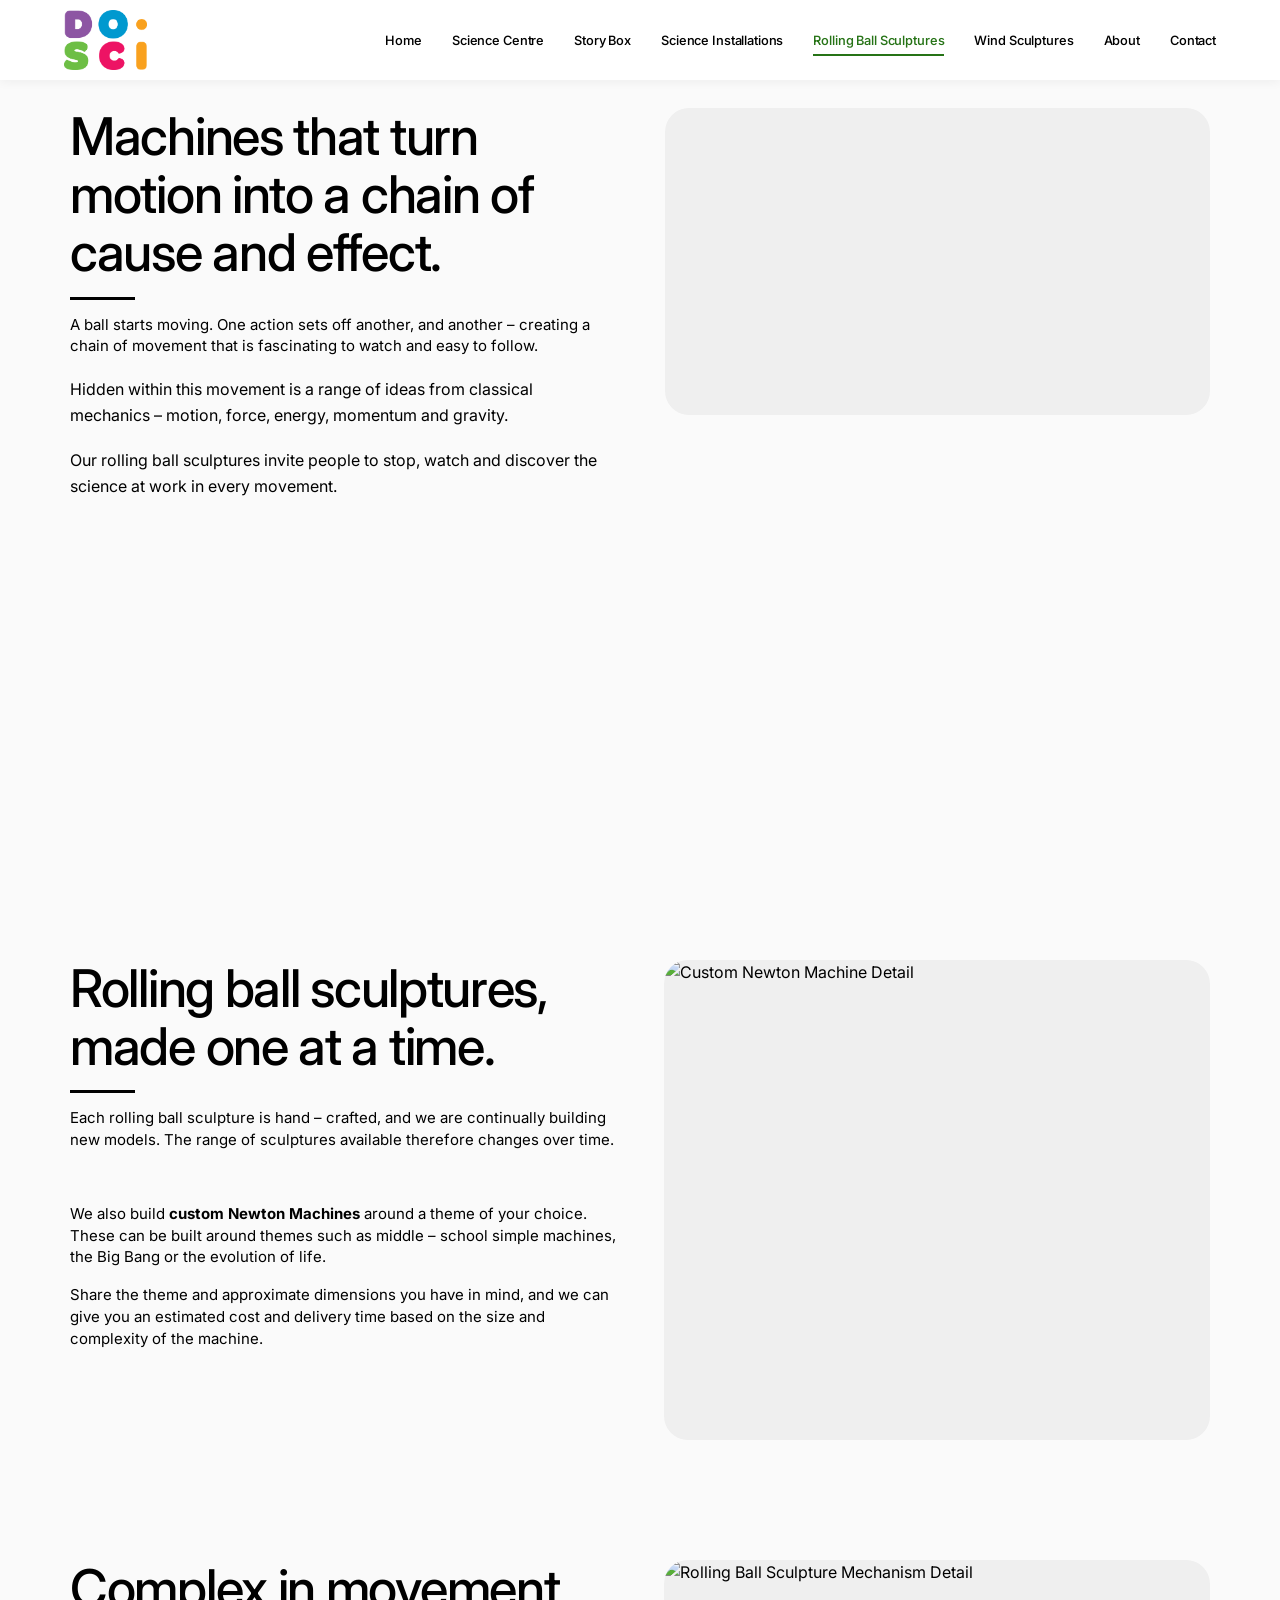
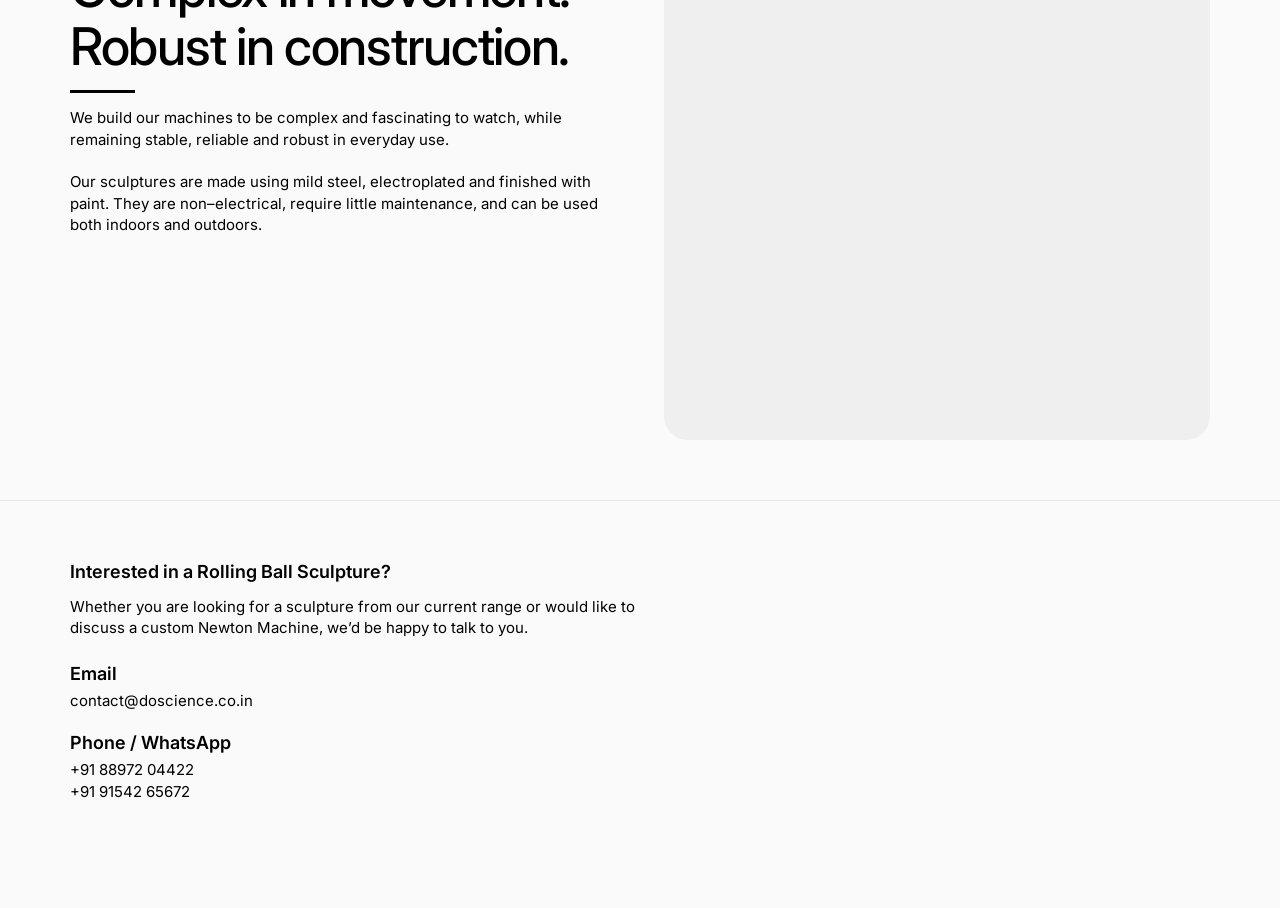
==== commit f8cf1638: "Updates in the pages" ====
--- a/rolling-ball-sculptures/index.html
+++ b/rolling-ball-sculptures/index.html
@@ -21,8 +21,7 @@
             <div class="container hero-container">
                 <div class="hero-wrapper">
                     <div class="hero-content">
-                        <h1 class="hero-title">Kinetic machines that turn motion, cause and effect into something you can
-                            follow.</h1>
+                        <h1 class="hero-title">Machines that turn motion into a chain of cause and effect.</h1>
 
                         <div class="accent-line"></div>
 
@@ -66,15 +65,10 @@
                             Each rolling ball sculpture is hand &ndash; crafted, and we are continually building new
                             models. The range of sculptures available therefore changes over time.
                         </p>
-                        <p class="body-text">
-                            <strong>Write to us to find out what we currently have in stock.</strong>
-                        </p>
 
                         <div class="section-divider-spacing"></div>
-
-                        <h2 class="category-title-large">Custom Newton Machines</h2>
                         <p class="body-text">
-                            We also build custom Newton Machines around a theme of your choice. These can be built
+                            We also build<strong> custom Newton Machines</strong> around a theme of your choice. These can be built
                             around themes such as middle &ndash; school simple machines, the Big Bang or the evolution
                             of life.
                         </p>
@@ -98,14 +92,12 @@
                     <div class="split-content">
                         <h2 class="hero-title">Complex in movement.<br>Robust in construction.</h2>
                         <div class="accent-line"></div>
-                        <p class="body-lead">
-                            There is a lot happening inside a rolling ball sculpture. We build our machines to be
+                        <p class="body-lead"> We build our machines to be
                             complex and fascinating to watch, while remaining stable, reliable and robust in everyday
                             use.
                         </p>
-                        <p class="body-text">
-                            The forms are designed to be visually engaging as well as mechanically sound. Our sculptures
-                            are made using <strong>mild steel, electroplated and finished with paint</strong>. They are
+                        <p class="body-text">Our sculptures
+                            are made using mild steel, electroplated and finished with paint. They are
                             non&ndash;electrical, require little maintenance, and can be used both indoors and outdoors.
                         </p>
                     </div>
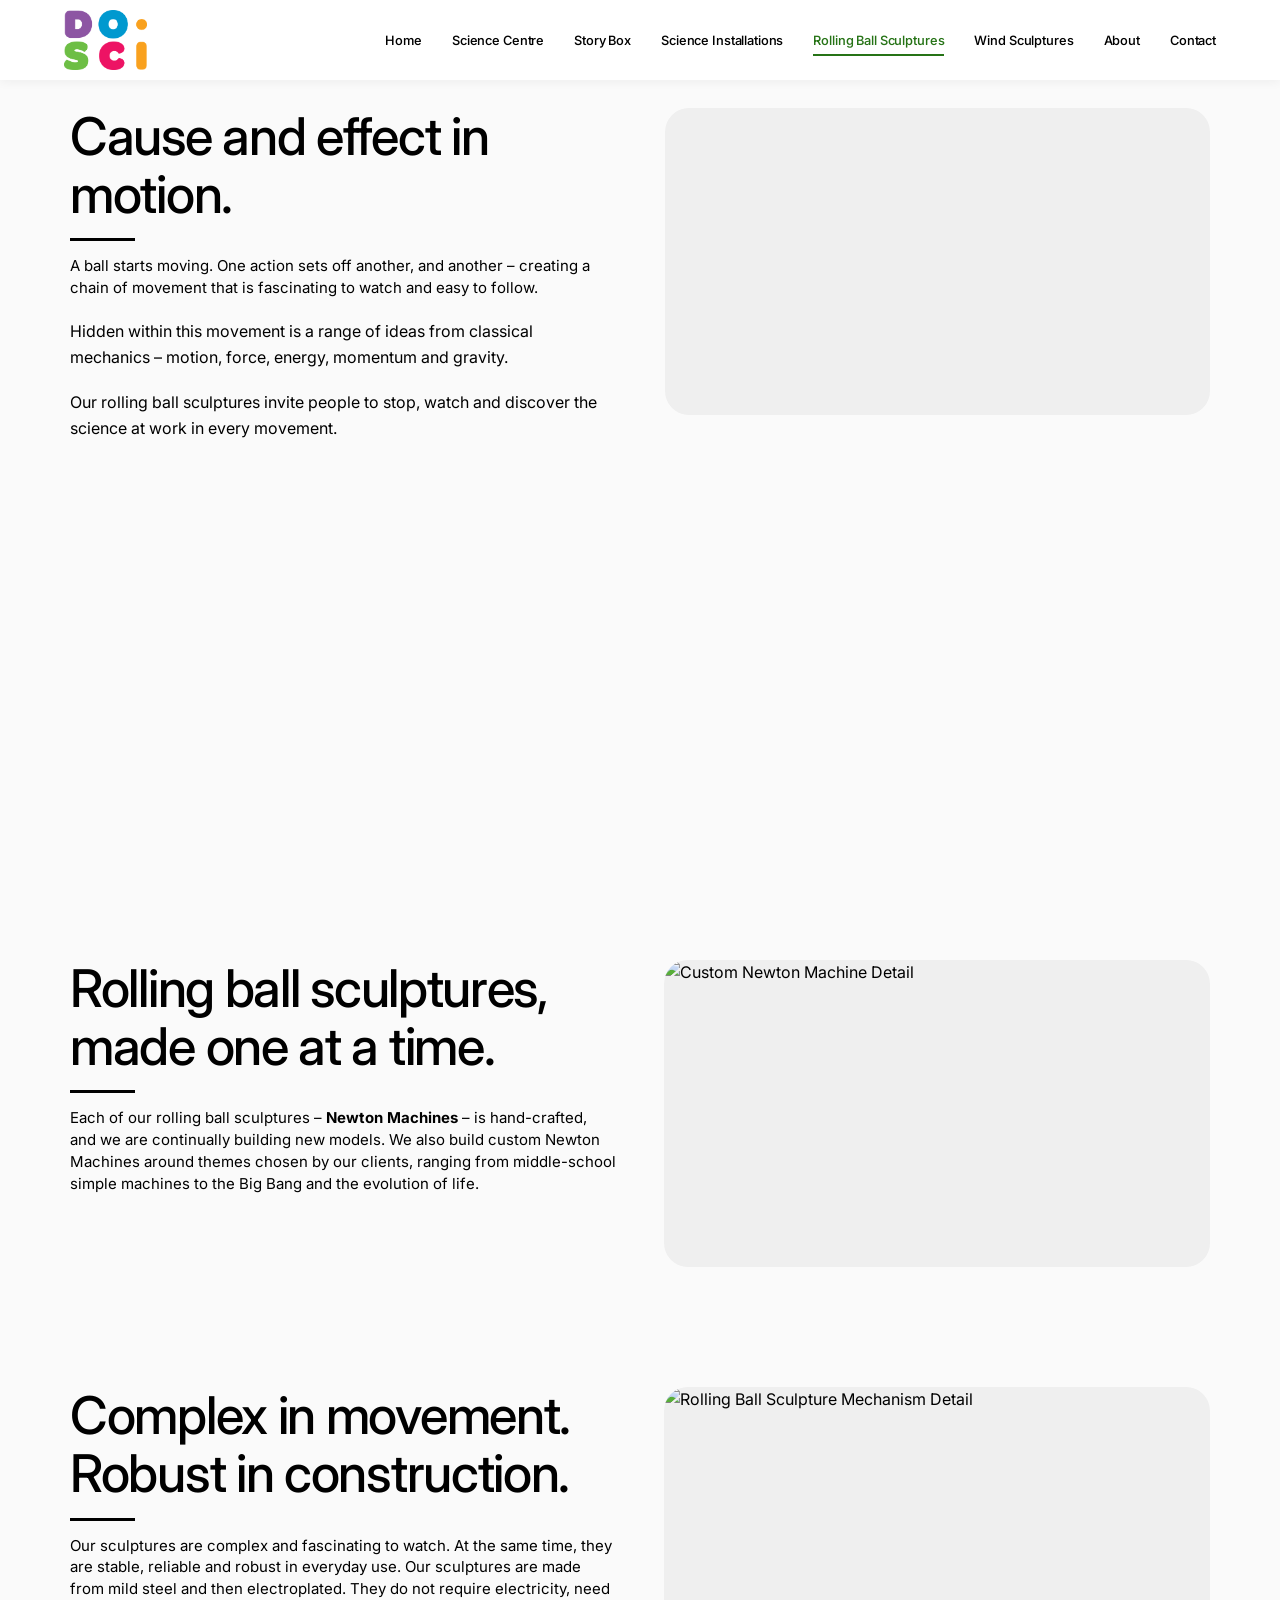
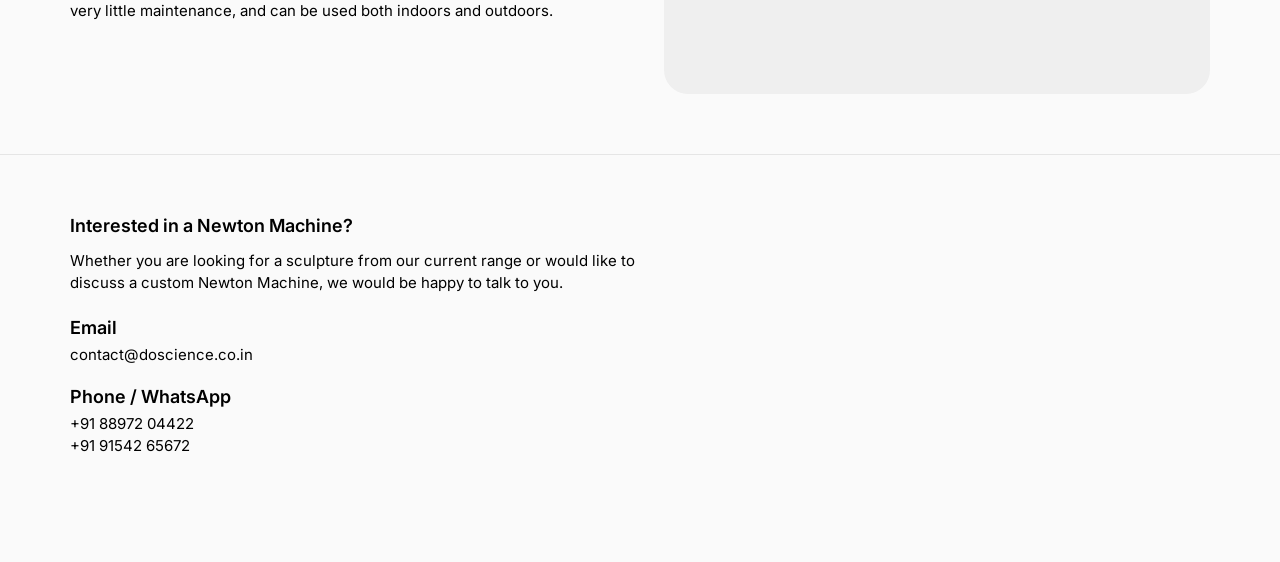
==== commit ca07f61f: "Issued changes" ====
--- a/rolling-ball-sculptures/index.html
+++ b/rolling-ball-sculptures/index.html
@@ -21,7 +21,7 @@
             <div class="container hero-container">
                 <div class="hero-wrapper">
                     <div class="hero-content">
-                        <h1 class="hero-title">Machines that turn motion into a chain of cause and effect.</h1>
+                        <h1 class="hero-title">Cause and effect in motion.</h1>
 
                         <div class="accent-line"></div>
 
@@ -62,11 +62,9 @@
                         <h2 class="hero-title">Rolling ball sculptures, made one at a time.</h2>
                         <div class="accent-line"></div>
                         <p class="body-lead">
-                            Each rolling ball sculpture is hand &ndash; crafted, and we are continually building new
-                            models. The range of sculptures available therefore changes over time.
+                            Each of our rolling ball sculptures – <strong>Newton Machines </strong> – is hand-crafted, and we are continually building new models. We also build custom Newton Machines around themes chosen by our clients, ranging from middle-school simple machines to the Big Bang and the evolution of life.
                         </p>
-
-                        <div class="section-divider-spacing"></div>
+<!-- 
                         <p class="body-text">
                             We also build<strong> custom Newton Machines</strong> around a theme of your choice. These can be built
                             around themes such as middle &ndash; school simple machines, the Big Bang or the evolution
@@ -75,7 +73,7 @@
                         <p class="body-text">
                             Share the theme and approximate dimensions you have in mind, and we can give you an
                             estimated cost and delivery time based on the size and complexity of the machine.
-                        </p>
+                        </p> -->
                     </div>
                     <div class="split-image-wrap curved-corners">
                         <img src="assets/images/custom-newton-machine.jpg" alt="Custom Newton Machine Detail"
@@ -92,13 +90,7 @@
                     <div class="split-content">
                         <h2 class="hero-title">Complex in movement.<br>Robust in construction.</h2>
                         <div class="accent-line"></div>
-                        <p class="body-lead"> We build our machines to be
-                            complex and fascinating to watch, while remaining stable, reliable and robust in everyday
-                            use.
-                        </p>
-                        <p class="body-text">Our sculptures
-                            are made using mild steel, electroplated and finished with paint. They are
-                            non&ndash;electrical, require little maintenance, and can be used both indoors and outdoors.
+                        <p class="body-lead"> Our sculptures are complex and fascinating to watch. At the same time, they are stable, reliable and robust in everyday use. Our sculptures are made from mild steel and then electroplated. They do not require electricity, need very little maintenance, and can be used both indoors and outdoors.
                         </p>
                     </div>
                     <div class="split-image-wrap curved-corners">
@@ -113,10 +105,9 @@
         <section class="contact-section">
             <div class="container">
                 <div class="contact-block">
-                    <h3>Interested in a Rolling Ball Sculpture?</h3>
+                    <h3>Interested in a Newton Machine?</h3>
                     <p class="body-lead">
-                        Whether you are looking for a sculpture from our current range or would like to discuss a custom
-                        Newton Machine, we’d be happy to talk to you.
+                        Whether you are looking for a sculpture from our current range or would like to discuss a custom Newton Machine, we would be happy to talk to you.
                     </p>
 
                     <!-- Contact Details -->
--- a/rolling-ball-sculptures/styles.css
+++ b/rolling-ball-sculptures/styles.css
@@ -325,7 +325,7 @@
 
 .split-image-wrap {
   width: 100%;
-  height: 480px;
+  aspect-ratio: 16 / 9;
   overflow: hidden;
   background-color: #EFEFEF;
 }
@@ -629,10 +629,6 @@
     order: 1;
   }
 
-  .split-image-wrap {
-    height: 360px;
-  }
-
   h1, .hero-title {
     font-size: 38px;
   }
@@ -666,10 +662,6 @@
     padding-right: var(--mobile-gutter);
   }
 
-  .split-image-wrap {
-    height: 280px;
-  }
-
   .banner-box {
     padding: 20px 24px;
     margin-top: 36px;
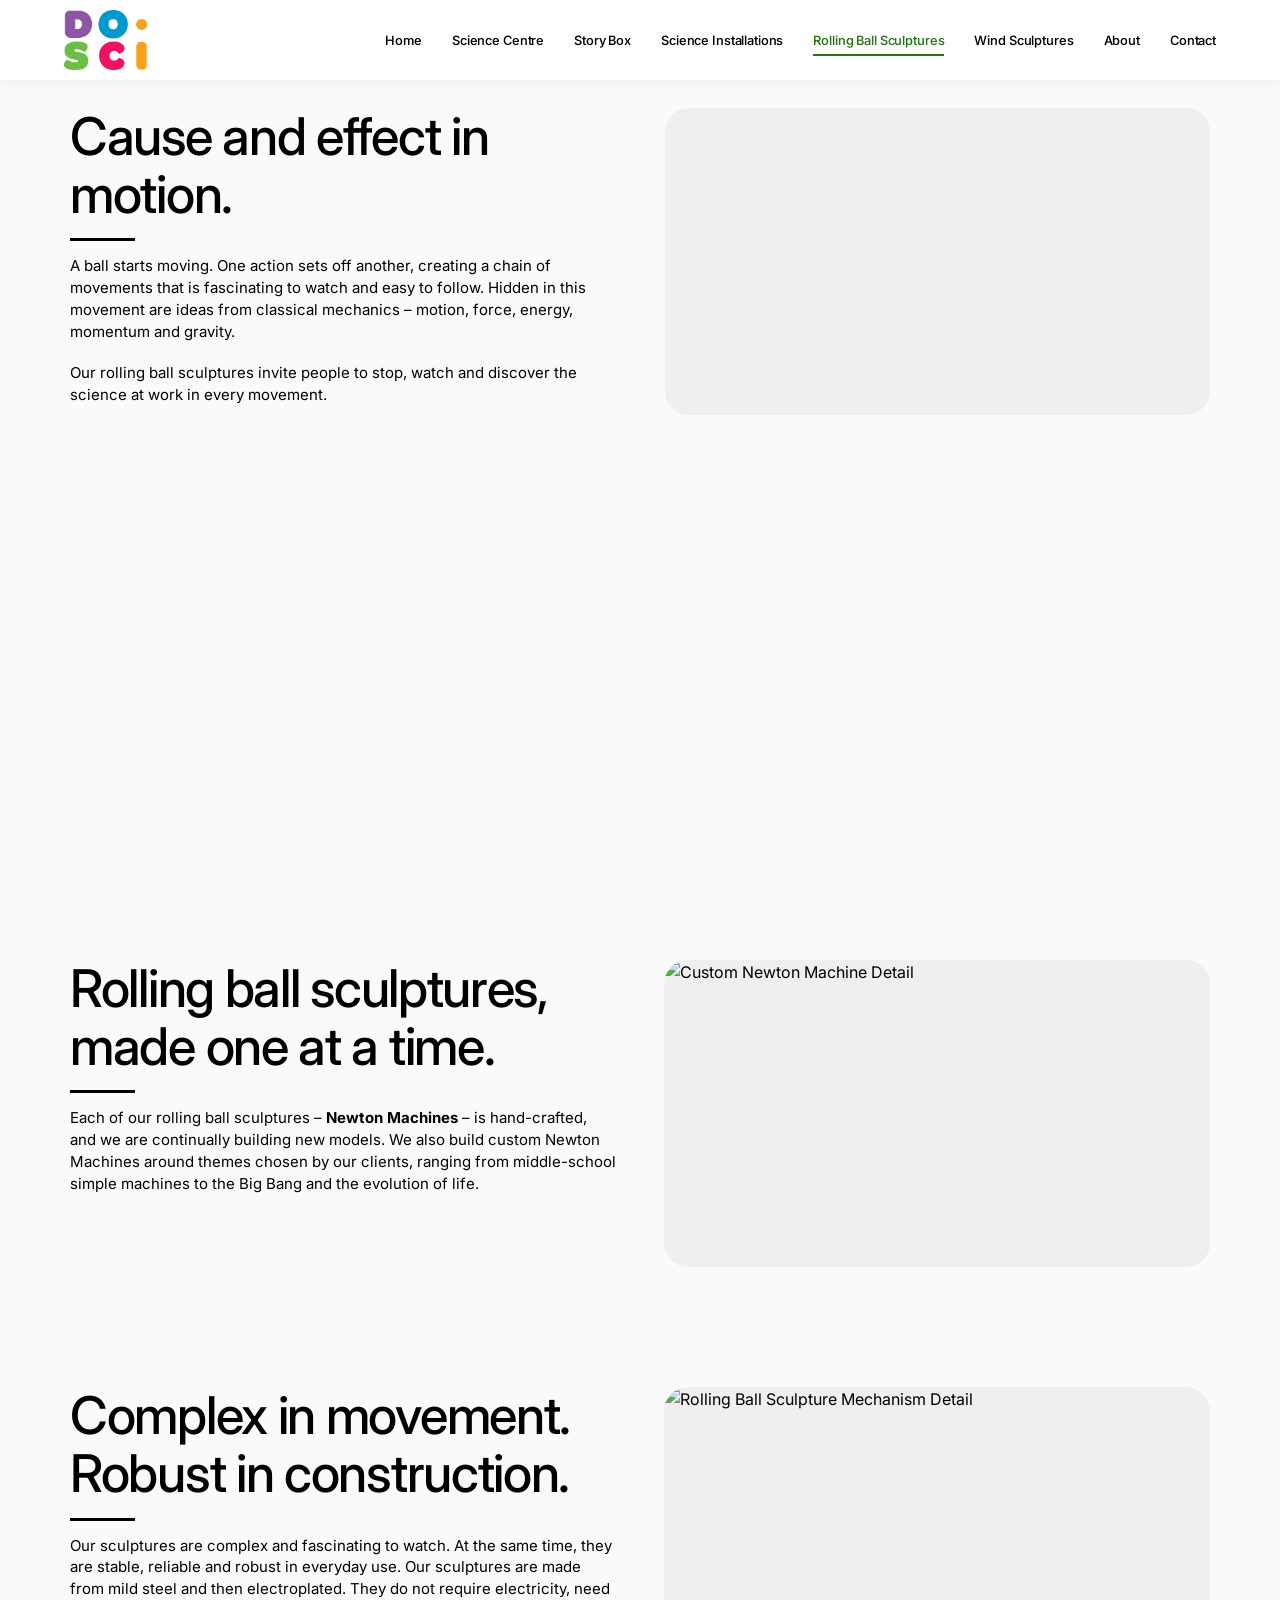
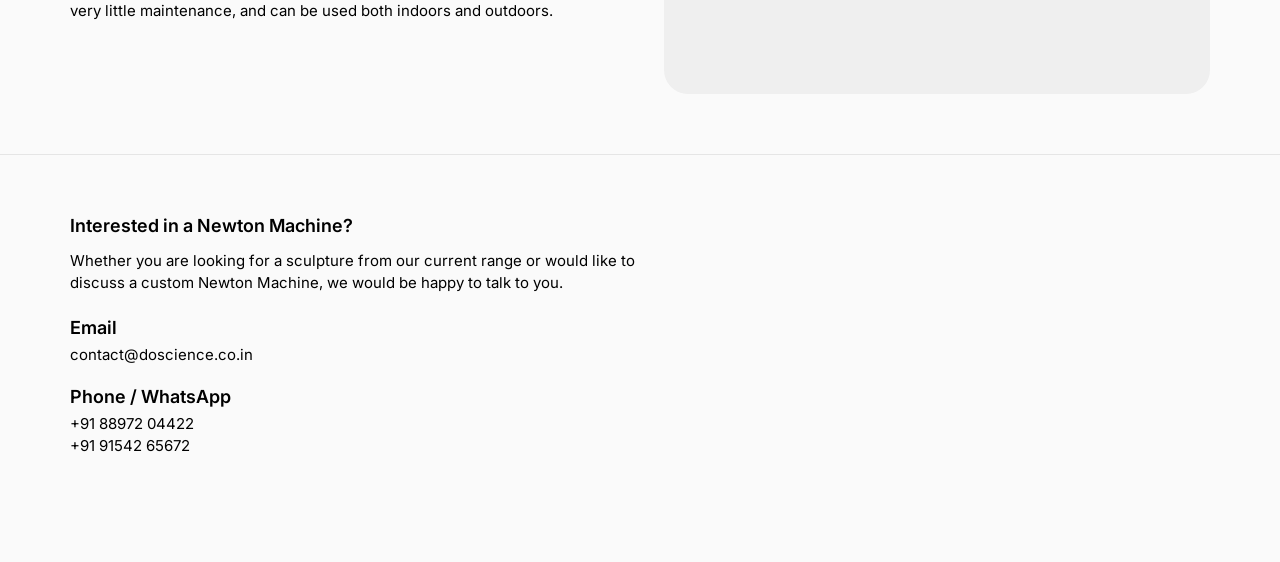
==== commit 81efeeee: "Changes" ====
--- a/rolling-ball-sculptures/index.html
+++ b/rolling-ball-sculptures/index.html
@@ -26,18 +26,12 @@
                         <div class="accent-line"></div>
 
                         <p class="body-lead">
-                            A ball starts moving. One action sets off another, and another &ndash; creating a chain of
-                            movement that is fascinating to watch and easy to follow.
+                            A ball starts moving. One action sets off another, creating a chain of movements that is fascinating to watch and easy to follow. Hidden in this movement are ideas from classical mechanics – motion, force, energy, momentum and gravity.
                         </p>
 
-                        <div class="body-text-group">
+                        <div class="body-lead">
                             <p>
-                                Hidden within this movement is a range of ideas from classical mechanics &ndash; motion,
-                                force, energy, momentum and gravity.
-                            </p>
-                            <p>
-                                Our rolling ball sculptures invite people to stop, watch and discover the science at work in
-                                every movement.
+                                Our rolling ball sculptures invite people to stop, watch and discover the science at work in every movement.
                             </p>
                         </div>
                     </div>
@@ -62,18 +56,7 @@
                         <h2 class="hero-title">Rolling ball sculptures, made one at a time.</h2>
                         <div class="accent-line"></div>
                         <p class="body-lead">
-                            Each of our rolling ball sculptures – <strong>Newton Machines </strong> – is hand-crafted, and we are continually building new models. We also build custom Newton Machines around themes chosen by our clients, ranging from middle-school simple machines to the Big Bang and the evolution of life.
-                        </p>
-<!-- 
-                        <p class="body-text">
-                            We also build<strong> custom Newton Machines</strong> around a theme of your choice. These can be built
-                            around themes such as middle &ndash; school simple machines, the Big Bang or the evolution
-                            of life.
-                        </p>
-                        <p class="body-text">
-                            Share the theme and approximate dimensions you have in mind, and we can give you an
-                            estimated cost and delivery time based on the size and complexity of the machine.
-                        </p> -->
+                            Each of our rolling ball sculptures – <strong> Newton Machines </strong>– is hand-crafted, and we are continually building new models. We also build custom Newton Machines around themes chosen by our clients, ranging from middle-school simple machines to the Big Bang and the evolution of life.              </p> 
                     </div>
                     <div class="split-image-wrap curved-corners">
                         <img src="assets/images/custom-newton-machine.jpg" alt="Custom Newton Machine Detail"
@@ -90,8 +73,7 @@
                     <div class="split-content">
                         <h2 class="hero-title">Complex in movement.<br>Robust in construction.</h2>
                         <div class="accent-line"></div>
-                        <p class="body-lead"> Our sculptures are complex and fascinating to watch. At the same time, they are stable, reliable and robust in everyday use. Our sculptures are made from mild steel and then electroplated. They do not require electricity, need very little maintenance, and can be used both indoors and outdoors.
-                        </p>
+                        <p class="body-lead"> Our sculptures are complex and fascinating to watch. At the same time, they are stable, reliable and robust in everyday use. Our sculptures are made from mild steel and then electroplated. They do not require electricity, need very little maintenance, and can be used both indoors and outdoors.             </p>
                     </div>
                     <div class="split-image-wrap curved-corners">
                         <img src="assets/images/robust-construction.jpg" alt="Rolling Ball Sculpture Mechanism Detail"
@@ -107,8 +89,7 @@
                 <div class="contact-block">
                     <h3>Interested in a Newton Machine?</h3>
                     <p class="body-lead">
-                        Whether you are looking for a sculpture from our current range or would like to discuss a custom Newton Machine, we would be happy to talk to you.
-                    </p>
+                        Whether you are looking for a sculpture from our current range or would like to discuss a custom Newton Machine, we would be happy to talk to you.               </p>
 
                     <!-- Contact Details -->
                     <div class="contact-details">
--- a/rolling-ball-sculptures/styles.css
+++ b/rolling-ball-sculptures/styles.css
@@ -8,6 +8,7 @@
   --column-gap: 48px;
   --border-color: #E5E5E5;
 }
+
 * {
   margin: 0;
   padding: 0;
@@ -35,7 +36,8 @@
   width: 0px;
 }
 
-img, video {
+img,
+video {
   max-width: 100%;
   height: auto;
   display: block;
@@ -49,11 +51,11 @@
 }
 
 .container {
-  max-width: var(--max-width);
-  margin: 0 auto;
+  max-width: 100%;
+  width: 100%;
+  margin: 0;
   padding-left: var(--desktop-gutter);
   padding-right: var(--desktop-gutter);
-  width: 100%;
 }
 
 header {
@@ -154,30 +156,34 @@
    ========================================== */
 .hero-section {
   background-color: #fafafa;
-    padding: 0;
-    min-height: 100vh;
-    position: relative;
-    width: 100%;
-    display: flex;
-    align-items: center;
-}
+  padding: 0;
+  min-height: 100vh;
+  position: relative;
+  width: 100%;
+  display: flex;
+  align-items: center;
+}
+
 .hero-container {
-  max-width: var(--max-width);
-  margin: 0 auto;
+  max-width: 100%;
+  width: 100%;
+  margin: 0;
   padding-left: var(--desktop-gutter);
   padding-right: var(--desktop-gutter);
 }
+
 .hero-wrapper {
-    position: relative;
-    z-index: 10;
-    width: 100%;
-    min-height: 100vh;
-    display: grid;
-    grid-template-columns: 1fr 1fr;
-    gap: 50px;
-    padding: 108px 0 60px 0px;
-    box-sizing: border-box;
-}
+  position: relative;
+  z-index: 10;
+  width: 100%;
+  min-height: 100vh;
+  display: grid;
+  grid-template-columns: 1fr 1fr;
+  gap: 50px;
+  padding: 108px 0 60px 0px;
+  box-sizing: border-box;
+}
+
 .hero-content {
   display: flex;
   flex-direction: column;
@@ -586,7 +592,7 @@
 }
 
 /* ==========================================
-   RESPONSIVE BREAKPOINTS
+   UNIFIED RESPONSIVE BREAKPOINTS 
    ========================================== */
 
 @media (max-width: 1200px) {
@@ -595,60 +601,128 @@
   }
 }
 
-@media (max-width: 992px) {
-  .container {
-    padding-left: var(--tablet-gutter);
-    padding-right: var(--tablet-gutter);
+@media screen and (max-width: 1024px) {
+  h1,
+  .hero-title,
+  .heading-primary,
+  .heading-secondary {
+    font-size: 42px;
+    line-height: 1.12;
+  }
+
+  h2,
+  .section-title,
+  .category-title-large {
+    font-size: 28px;
+    line-height: 1.25;
+  }
+
+  h3,
+  .category-title {
+    font-size: 26px;
+  }
+
+  p,
+  .body-lead,
+  .body-text,
+  .category-desc,
+  .banner-box p,
+  .contact-info {
+    font-size: 15px;
+    line-height: 1.45;
+  }
+
+  .contact-label,
+  .action-link,
+  .download-link {
+    font-size: 16px;
   }
 
   .hero-wrapper {
-    grid-template-columns: 1fr;
-    gap: 32px;
-  }
-
+    padding: 90px 0 40px 0;
+  }
+}
+
+@media screen and (max-width: 768px) {
+  section,
+  .hero-section,
+  .feature-section,
   .categories-section,
   .clients-section,
-  .contact-section,
-  .feature-section {
-    padding: 48px 0;
-  }
-
+  .contact-section {
+    padding: 40px 5% 20px !important;
+    min-height: auto;
+  }
+
+  .container,
+  .hero-container {
+    padding-left: 0 !important;
+    padding-right: 0 !important;
+    width: 100%;
+  }
+
+  .hero-wrapper {
+    display: flex;
+    flex-direction: column;
+    min-height: auto;
+    padding: 80px 0 20px 0;
+    gap: 24px;
+  }
+
+  .hero-content {
+    order: 1;
+    padding-top: 0;
+    padding-bottom: 0;
+    width: 100%;
+  }
+
+  .video-container-wrap {
+    order: 2;
+    width: 100%;
+    aspect-ratio: 16 / 9;
+  }
+
+  h1,
+  .hero-title,
+  .heading-primary,
+  .heading-secondary {
+    font-size: 36px;
+    line-height: 1.15;
+  }
+
+  h2,
+  .section-title,
+  .category-title-large {
+    font-size: 26px;
+    line-height: 1.2;
+  }
+
+  h3,
+  .category-title {
+    font-size: 24px;
+  }
+
+  p,
+  .body-lead,
+  .body-text,
+  .category-desc,
+  .banner-box p,
+  .contact-info {
+    font-size: 14px;
+    line-height: 1.45;
+  }
+
+  .split-block,
   .category-row,
   .category-row-reverse,
-  .feature-row,
-  .split-block {
+  .feature-row {
     grid-template-columns: 1fr;
-    gap: 24px;
-  }
-
-  .category-row-reverse .category-info {
-    order: 2;
-  }
-
-  .category-row-reverse .category-image-wrap {
-    order: 1;
-  }
-
-  h1, .hero-title {
-    font-size: 38px;
-  }
-
-  h2, .section-title, .category-title-large {
-    font-size: 26px;
-  }
-}
-
-@media (max-width: 768px) {
-  .body-lead,
-  p,
-  .category-desc,
-  .banner-box p {
-    font-size: 14px;
+    gap: 20px;
   }
 
   .clients-grid {
     grid-template-columns: repeat(2, 1fr);
-    gap: 32px 20px;
+    gap: 24px 16px;
   }
 
   .client-logo-box {
@@ -657,13 +731,55 @@
 }
 
 @media (max-width: 640px) {
-  .container {
-    padding-left: var(--mobile-gutter);
-    padding-right: var(--mobile-gutter);
-  }
-
   .banner-box {
     padding: 20px 24px;
     margin-top: 36px;
   }
+}
+
+@media screen and (max-width: 480px) {
+  .hero-wrapper {
+    padding: 70px 0 20px 0;
+  }
+
+  h1,
+  .hero-title,
+  .heading-primary {
+    font-size: 27px;
+    line-height: 1.2;
+  }
+
+  h2,
+  .section-title,
+  .heading-secondary {
+    font-size: 24px;
+    line-height: 1.25;
+  }
+
+  h3,
+  .category-title {
+    font-size: 20px;
+  }
+
+  p,
+  .body-lead,
+  .body-text,
+  .category-desc,
+  .banner-box p,
+  .contact-info {
+    font-size: 13.5px;
+    line-height: 1.45;
+  }
+
+  .contact-label,
+  .action-link,
+  .download-link {
+    font-size: 17px;
+  }
+
+  .accent-line {
+    width: 55px;
+    height: 3px;
+    margin: 12px 0;
+  }
 }
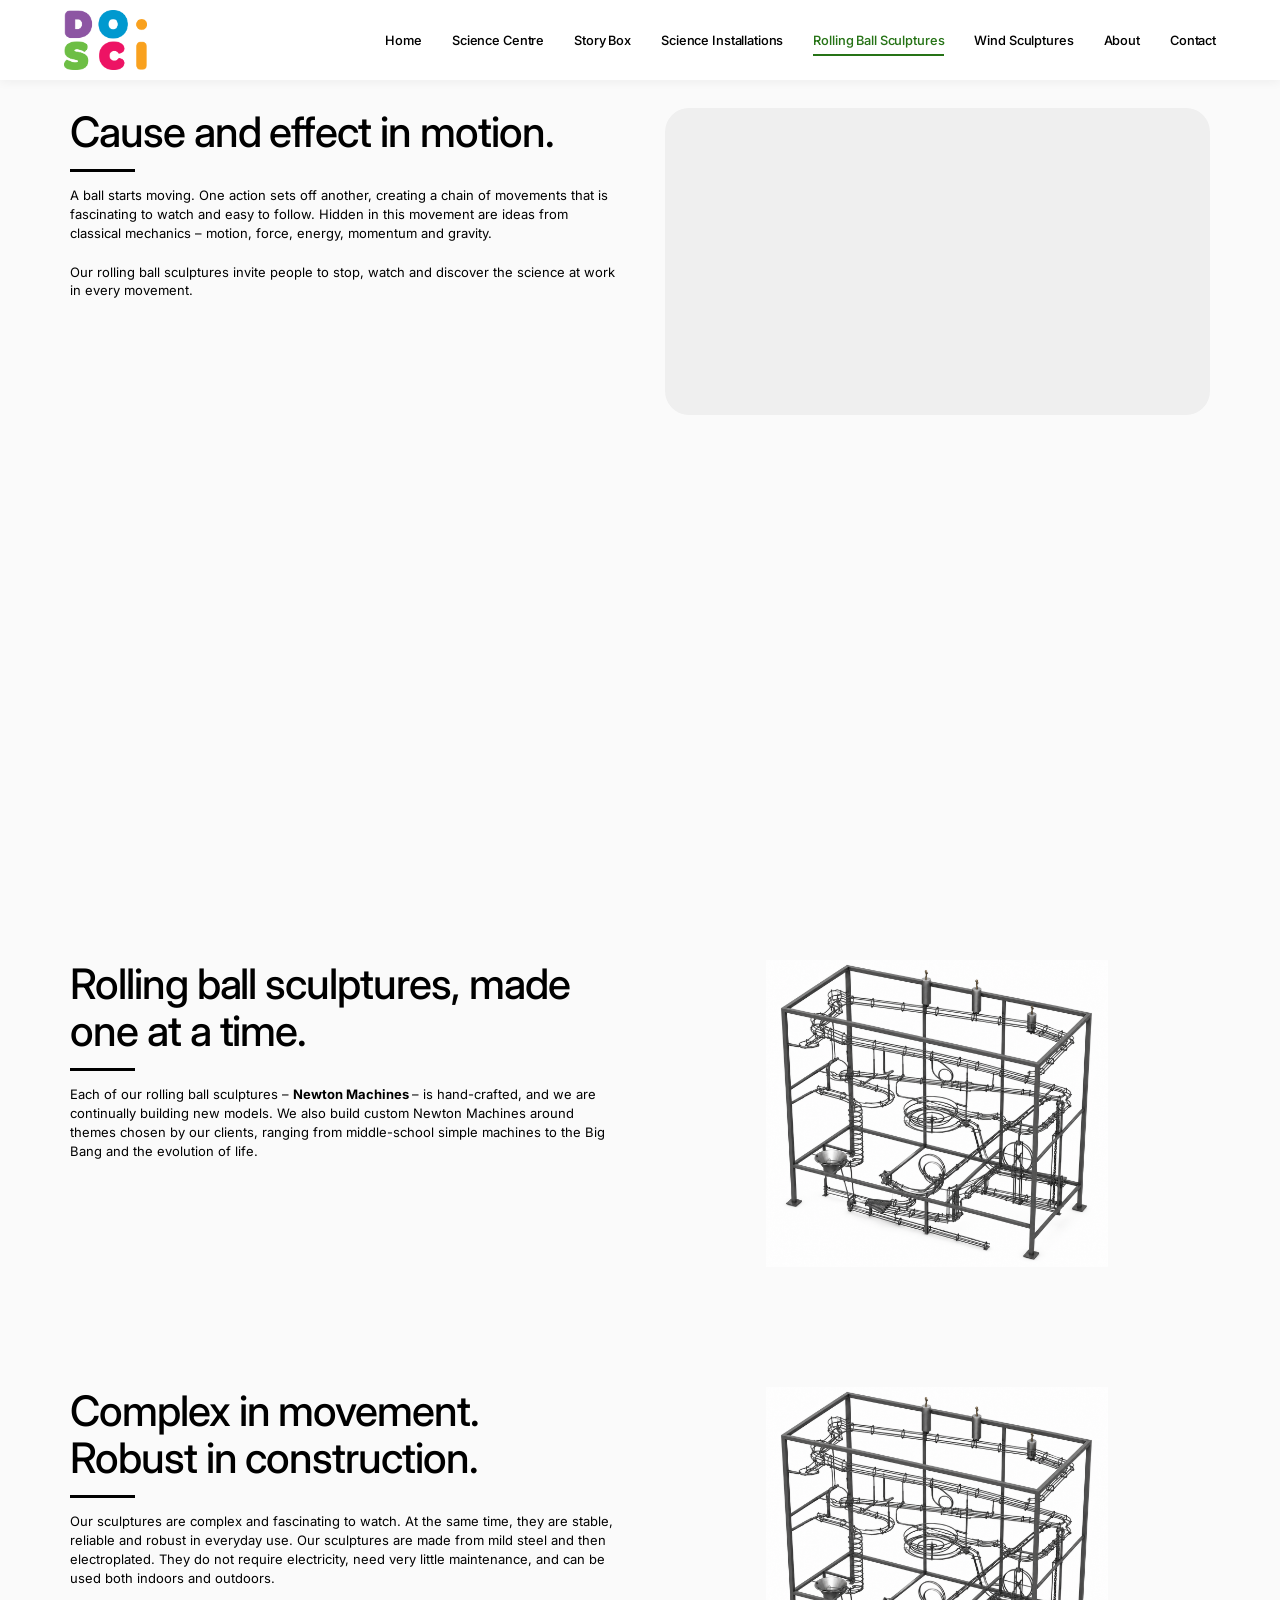
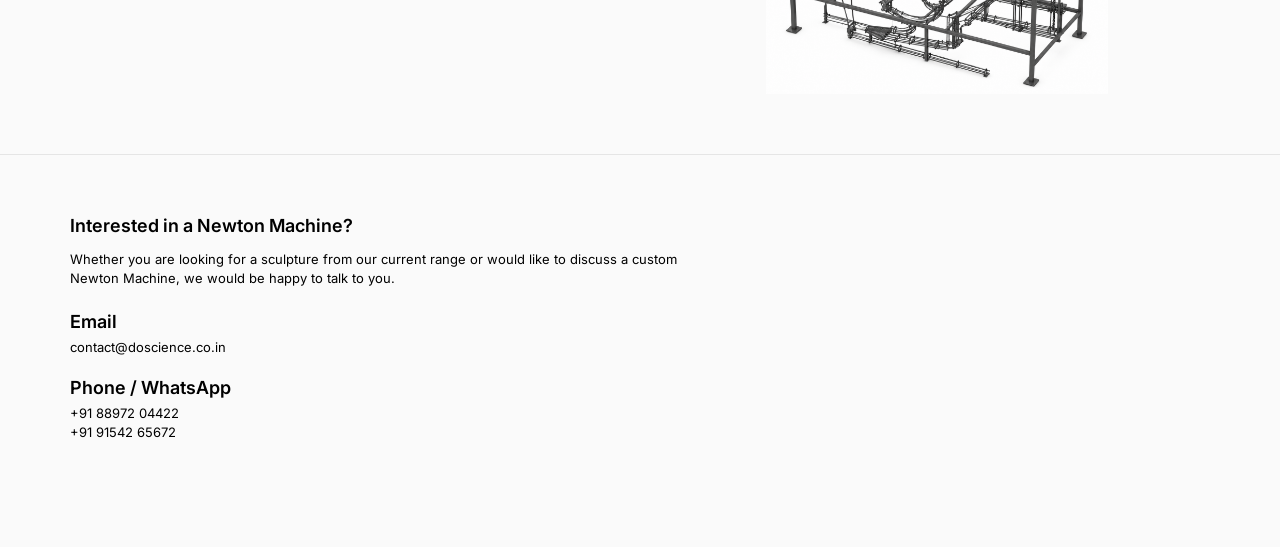
==== commit 099c3d98: "Removed Large Files" ====
--- a/rolling-ball-sculptures/index.html
+++ b/rolling-ball-sculptures/index.html
@@ -26,24 +26,29 @@
                         <div class="accent-line"></div>
 
                         <p class="body-lead">
-                            A ball starts moving. One action sets off another, creating a chain of movements that is fascinating to watch and easy to follow. Hidden in this movement are ideas from classical mechanics – motion, force, energy, momentum and gravity.
+                            A ball starts moving. One action sets off another, creating a chain of movements that is
+                            fascinating to watch and easy to follow. Hidden in this movement are ideas from classical
+                            mechanics – motion, force, energy, momentum and gravity.
                         </p>
 
                         <div class="body-lead">
                             <p>
-                                Our rolling ball sculptures invite people to stop, watch and discover the science at work in every movement.
+                                Our rolling ball sculptures invite people to stop, watch and discover the science at
+                                work in every movement.
                             </p>
                         </div>
                     </div>
 
+
                     <div class="video-container-wrap">
-                        <iframe class="hero-video"
-                            src="https://www.youtube.com/embed/R2TqMUlRsMM?autoplay=1&mute=1&loop=1&playlist=R2TqMUlRsMM"
-                            title="Rolling Ball Sculpture" frameborder="0"
-                            allow="accelerometer; autoplay; clipboard-write; encrypted-media; gyroscope; picture-in-picture"
-                            allowfullscreen>
-                        </iframe>
+                        <video class="hero-video" autoplay muted loop playsinline preload="auto">
+                            <source
+                                src="https://res.cloudinary.com/lc4jkoq3/video/upload/v1791995137/26-05-Newton-Machine.mp4"
+                                type="video/mp4" />
+                            Your browser does not support the video tag.
+                        </video>
                     </div>
+
                 </div>
             </div>
         </section>
@@ -56,10 +61,13 @@
                         <h2 class="hero-title">Rolling ball sculptures, made one at a time.</h2>
                         <div class="accent-line"></div>
                         <p class="body-lead">
-                            Each of our rolling ball sculptures – <strong> Newton Machines </strong>– is hand-crafted, and we are continually building new models. We also build custom Newton Machines around themes chosen by our clients, ranging from middle-school simple machines to the Big Bang and the evolution of life.              </p> 
+                            Each of our rolling ball sculptures – <strong> Newton Machines </strong>– is hand-crafted,
+                            and we are continually building new models. We also build custom Newton Machines around
+                            themes chosen by our clients, ranging from middle-school simple machines to the Big Bang and
+                            the evolution of life. </p>
                     </div>
                     <div class="split-image-wrap curved-corners">
-                        <img src="assets/images/custom-newton-machine.jpg" alt="Custom Newton Machine Detail"
+                        <img src="../images/Photos/home-rolling-ball-sculpture.png" alt="Custom Newton Machine Detail"
                             class="split-img" />
                     </div>
                 </div>
@@ -73,11 +81,14 @@
                     <div class="split-content">
                         <h2 class="hero-title">Complex in movement.<br>Robust in construction.</h2>
                         <div class="accent-line"></div>
-                        <p class="body-lead"> Our sculptures are complex and fascinating to watch. At the same time, they are stable, reliable and robust in everyday use. Our sculptures are made from mild steel and then electroplated. They do not require electricity, need very little maintenance, and can be used both indoors and outdoors.             </p>
+                        <p class="body-lead"> Our sculptures are complex and fascinating to watch. At the same time,
+                            they are stable, reliable and robust in everyday use. Our sculptures are made from mild
+                            steel and then electroplated. They do not require electricity, need very little maintenance,
+                            and can be used both indoors and outdoors. </p>
                     </div>
                     <div class="split-image-wrap curved-corners">
-                        <img src="assets/images/robust-construction.jpg" alt="Rolling Ball Sculpture Mechanism Detail"
-                            class="split-img" />
+                        <img src="../images/Photos/home-rolling-ball-sculpture.png"
+                            alt="Rolling Ball Sculpture Mechanism Detail" class="split-img" />
                     </div>
                 </div>
             </div>
@@ -89,7 +100,8 @@
                 <div class="contact-block">
                     <h3>Interested in a Newton Machine?</h3>
                     <p class="body-lead">
-                        Whether you are looking for a sculpture from our current range or would like to discuss a custom Newton Machine, we would be happy to talk to you.               </p>
+                        Whether you are looking for a sculpture from our current range or would like to discuss a custom
+                        Newton Machine, we would be happy to talk to you. </p>
 
                     <!-- Contact Details -->
                     <div class="contact-details">
@@ -113,6 +125,9 @@
     </main>
     <script src="../js/navigation.js"></script>
     <script src="../components/navbar.js"></script>
+    <link rel="stylesheet" href="../components/preloader.css"> <!-- Use "../components/preloader.css" in subfolders -->
+<!-- and just before closing body tag -->
+<script src="../components/preloader.js"></script> <!-- Use "../components/preloader.js" in subfolders -->
 </body>
 
 </html>
--- a/rolling-ball-sculptures/styles.css
+++ b/rolling-ball-sculptures/styles.css
@@ -74,7 +74,7 @@
 
 h1,
 .hero-title {
-  font-size: 52px;
+  font-size: 42px;
   font-weight: 500;
   line-height: 1.12;
   color: #000000;
@@ -107,7 +107,7 @@
 }
 
 .body-lead {
-  font-size: 15px;
+  font-size: 13px;
   line-height: 1.45;
   color: #000000;
   text-align: left;
@@ -117,7 +117,7 @@
 }
 
 .body-text {
-  font-size: 15px;
+  font-size: 13px;
   line-height: 1.45;
   color: #000000;
   margin-bottom: 16px;
@@ -200,13 +200,21 @@
   overflow: hidden;
   background-color: #EFEFEF;
 }
-
-.video-container-wrap iframe.hero-video {
+/* .video-container-wrap iframe.hero-video {
   width: 100%;
   height: 100%;
   border: 0;
   border-radius: 24px;
   object-fit: cover;
+} */
+.video-container-wrap iframe.hero-video {
+    position: absolute;
+    inset: 0;
+    width: 100%;
+    height: 100%;
+    border: none;
+    border-radius: inherit;
+    display: block;
 }
 
 .body-text-group p {
@@ -333,7 +341,6 @@
   width: 100%;
   aspect-ratio: 16 / 9;
   overflow: hidden;
-  background-color: #EFEFEF;
 }
 
 .curved-corners {
@@ -341,17 +348,11 @@
   overflow: hidden;
 }
 
-.curved-top-right {
-  border-top-right-radius: 120px;
-  border-top-left-radius: 16px;
-  border-bottom-left-radius: 16px;
-  border-bottom-right-radius: 16px;
-}
 
 .split-img {
   width: 100%;
   height: 100%;
-  object-fit: cover;
+  object-fit: contain;
 }
 
 .section-divider-spacing {
@@ -500,7 +501,7 @@
 }
 
 .contact-block p {
-  font-size: 15px;
+  font-size: 13px;
   line-height: 1.45;
   color: #000000;
   text-align: left;
@@ -530,7 +531,7 @@
 }
 
 .contact-info {
-  font-size: 15px;
+  font-size: 13px;
   line-height: 1.5;
   color: #000000;
 }
@@ -562,7 +563,7 @@
   display: inline-flex;
   align-items: center;
   gap: 8px;
-  font-size: 15px;
+  font-size: 14px;
   font-weight: 600;
   color: #000000;
   text-decoration: underline;
@@ -635,7 +636,7 @@
   .contact-label,
   .action-link,
   .download-link {
-    font-size: 16px;
+    font-size: 14px;
   }
 
   .hero-wrapper {
@@ -739,7 +740,7 @@
 
 @media screen and (max-width: 480px) {
   .hero-wrapper {
-    padding: 70px 0 20px 0;
+    padding: 60px 0 20px 0;
   }
 
   h1,
@@ -774,12 +775,12 @@
   .contact-label,
   .action-link,
   .download-link {
-    font-size: 17px;
+    font-size: 14px;
   }
 
   .accent-line {
-    width: 55px;
+    width: 65px;
     height: 3px;
-    margin: 12px 0;
+    margin: 14px 0;
   }
 }
--- a/components/preloader.css
+++ b/components/preloader.css
@@ -0,0 +1,48 @@
+/* =========================================================
+   PRELOADER STYLES
+========================================================= */
+
+#ds-preloader {
+    position: fixed;
+    top: 0;
+    left: 0;
+    width: 100vw;
+    height: 100vh;
+    background: rgba(250, 250, 250, 0.85);
+    backdrop-filter: blur(8px); 
+    display: flex;
+    justify-content: center;
+    align-items: center;
+    z-index: 99999;
+    opacity: 1;
+    visibility: visible;
+    transition: opacity 0.5s ease, visibility 0.5s ease;
+    box-sizing: border-box;
+}
+
+#ds-preloader.fade-out {
+    opacity: 0;
+    visibility: hidden;
+}
+
+/* Slow blinking logo animation */
+.ds-preloader-logo {
+    width: auto;
+    height: 60px;
+    animation: slowBlink 1.8s ease-in-out infinite;
+}
+
+@keyframes slowBlink {
+    0%, 100% {
+        opacity: 0.3;
+    }
+    50% {
+        opacity: 1;
+    }
+}
+
+@media (max-width: 768px) {
+    .ds-preloader-logo {
+        width: auto;
+    }
+}
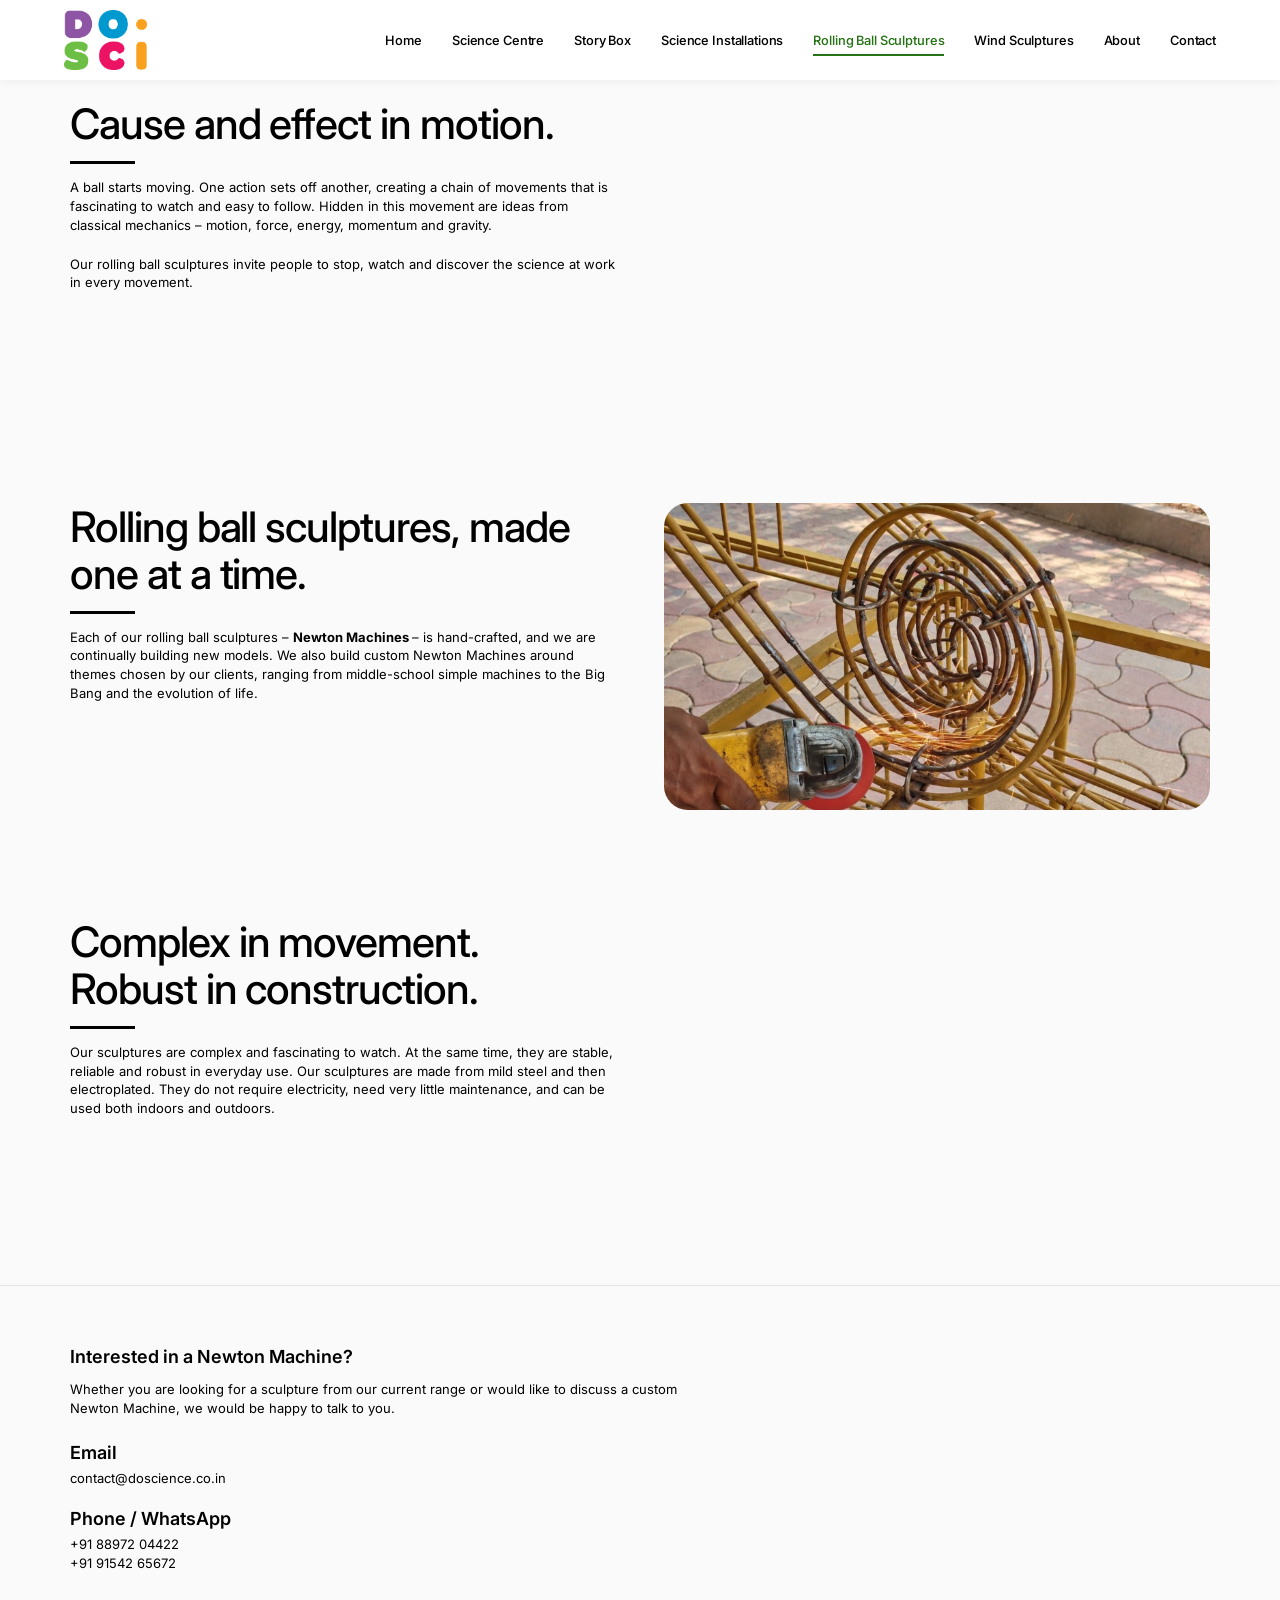
==== commit 8064f3a4: "Uploads done" ====
--- a/rolling-ball-sculptures/index.html
+++ b/rolling-ball-sculptures/index.html
@@ -67,7 +67,7 @@
                             the evolution of life. </p>
                     </div>
                     <div class="split-image-wrap curved-corners">
-                        <img src="../images/Photos/home-rolling-ball-sculpture.png" alt="Custom Newton Machine Detail"
+                        <img src="assets/RBS - Section2.jpeg" alt="Custom Newton Machine Detail"
                             class="split-img" />
                     </div>
                 </div>
@@ -86,9 +86,13 @@
                             steel and then electroplated. They do not require electricity, need very little maintenance,
                             and can be used both indoors and outdoors. </p>
                     </div>
-                    <div class="split-image-wrap curved-corners">
-                        <img src="../images/Photos/home-rolling-ball-sculpture.png"
-                            alt="Rolling Ball Sculpture Mechanism Detail" class="split-img" />
+                    <div class="video-container-wrap">
+                        <video class="hero-video" autoplay muted loop playsinline preload="auto">
+                            <source
+                                src="https://res.cloudinary.com/lc4jkoq3/video/upload/v1792736446/RBS_Video2_1.mp4"
+                                type="video/mp4" />
+                            Your browser does not support the video tag.
+                        </video>
                     </div>
                 </div>
             </div>
--- a/rolling-ball-sculptures/styles.css
+++ b/rolling-ball-sculptures/styles.css
@@ -1,12 +1,8 @@
 :root {
   --bg-color: #fafafa;
   --font-family: 'Inter', sans-serif;
-  --max-width: 1440px;
   --desktop-gutter: 70px;
-  --tablet-gutter: 35px;
-  --mobile-gutter: 20px;
   --column-gap: 48px;
-  --border-color: #E5E5E5;
 }
 
 * {
@@ -22,14 +18,7 @@
   color: #000000;
   font-family: var(--font-family);
   -webkit-font-smoothing: antialiased;
-  line-height: 1.5;
-}
-
-body {
-  font-family: "Inter", sans-serif;
-  color: #000000;
   line-height: 1.6;
-  background-color: var(--bg-color);
 }
 
 body::-webkit-scrollbar {
@@ -58,16 +47,6 @@
   padding-right: var(--desktop-gutter);
 }
 
-header {
-  width: 100%;
-  padding: 20px 0;
-  background-color: var(--bg-color);
-}
-
-.text-center {
-  text-align: left;
-}
-
 /* ==========================================
    TYPOGRAPHY HIERARCHY
    ========================================== */
@@ -83,8 +62,7 @@
   max-width: 1080px;
 }
 
-h2,
-.section-title {
+h2 {
   text-align: left;
   letter-spacing: -0.025em;
   max-width: 1080px;
@@ -114,33 +92,6 @@
   margin: 0 0 20px 0;
   max-width: 620px;
   display: block;
-}
-
-.body-text {
-  font-size: 13px;
-  line-height: 1.45;
-  color: #000000;
-  margin-bottom: 16px;
-  max-width: 580px;
-}
-
-.sub-label {
-  font-size: 12px;
-  font-weight: 700;
-  letter-spacing: 0.12em;
-  text-transform: uppercase;
-  color: #000000;
-  display: inline-block;
-}
-
-.section-label {
-  font-size: 28px;
-  font-weight: 500;
-  line-height: 1.2;
-  color: #000000;
-  text-align: center;
-  margin-bottom: 16px;
-  max-width: 100%;
 }
 
 /* ACCENT LINES - STRICTLY BLACK */
@@ -156,31 +107,22 @@
    ========================================== */
 .hero-section {
   background-color: #fafafa;
-  padding: 0;
-  min-height: 100vh;
+  padding: 100px 0 48px;
+  min-height: auto;
   position: relative;
   width: 100%;
-  display: flex;
-  align-items: center;
-}
-
-.hero-container {
-  max-width: 100%;
-  width: 100%;
-  margin: 0;
-  padding-left: var(--desktop-gutter);
-  padding-right: var(--desktop-gutter);
+  display: block;
 }
 
 .hero-wrapper {
   position: relative;
   z-index: 10;
   width: 100%;
-  min-height: 100vh;
+  min-height: auto;
   display: grid;
   grid-template-columns: 1fr 1fr;
   gap: 50px;
-  padding: 108px 0 60px 0px;
+  padding: 0;
   box-sizing: border-box;
 }
 
@@ -189,7 +131,7 @@
   flex-direction: column;
   align-items: flex-start;
   width: 100%;
-  padding-bottom: 20px;
+  padding-bottom: 0;
 }
 
 .video-container-wrap {
@@ -198,129 +140,25 @@
   aspect-ratio: 16 / 9;
   border-radius: 24px;
   overflow: hidden;
-  background-color: #EFEFEF;
-}
-/* .video-container-wrap iframe.hero-video {
-  width: 100%;
-  height: 100%;
-  border: 0;
-  border-radius: 24px;
-  object-fit: cover;
-} */
-.video-container-wrap iframe.hero-video {
-    position: absolute;
-    inset: 0;
-    width: 100%;
-    height: 100%;
-    border: none;
-    border-radius: inherit;
-    display: block;
-}
-
-.body-text-group p {
-  margin-bottom: 20px;
-}
-
-.target-locations {
-  margin-top: 30px;
-  font-size: 15px;
-  font-weight: 500;
-  color: #000000;
-}
-
-/* ==========================================
-   CATEGORY & GRID ROWS
-   ========================================== */
-.categories-section {
-  padding: 60px 0;
-  background-color: var(--bg-color);
-}
-
-.section-header-block {
-  margin-bottom: 48px;
-  max-width: 700px;
-}
-
-.category-list {
-  display: flex;
-  flex-direction: column;
-}
-
-.category-row {
-  display: grid;
-  grid-template-columns: 1fr 1fr;
-  gap: var(--column-gap);
-  align-items: center;
-  padding: 32px 0;
-  border-bottom: 1px solid #EFEFEF;
-}
-
-.category-row-reverse {
-  grid-template-columns: 1fr 1fr;
-}
-
-.category-image-wrap {
-  width: 100%;
-  aspect-ratio: 16 / 9;
-  border-radius: 12px;
-  overflow: hidden;
-  background-color: #EFEFEF;
-}
-
-.cat-img,
-.category-image-wrap video {
+  clip-path: inset(0 round 24px);
+  isolation: isolate;
+  transform: translateZ(0);
+}
+
+.hero-video {
   width: 100%;
   height: 100%;
   object-fit: cover;
   display: block;
-  border-radius: 12px;
-}
-
-.category-info {
-  display: flex;
-  flex-direction: column;
-  justify-content: flex-start;
-  align-items: flex-start;
-}
-
-.category-title {
-  font-size: 22px;
-  font-weight: 600;
-  line-height: 1.25;
-  color: #000000;
-  text-align: left;
-  margin: 0 0 14px;
-}
-
-.category-title-large {
-  font-size: 32px;
-  font-weight: 600;
-  line-height: 1.2;
-  color: #000000;
-  margin-bottom: 8px;
-}
-
-.category-desc {
-  font-size: 15px;
-  line-height: 1.45;
-  color: #000000;
-  max-width: 480px;
-}
-
-.feature-row {
-  display: grid;
-  grid-template-columns: 1fr 1fr;
-  gap: var(--column-gap);
-  align-items: center;
-  padding-top: 60px;
-  margin-top: 20px;
+  border-radius: inherit;
 }
 
 /* ==========================================
    SPLIT FEATURE SECTIONS & CORNER DYNAMICS
    ========================================== */
 .feature-section {
-  padding: 60px 0;
+  padding-top: 48px;
+  padding-bottom: 60px;
   background-color: var(--bg-color);
 }
 
@@ -348,135 +186,14 @@
   overflow: hidden;
 }
 
-
 .split-img {
   width: 100%;
   height: 100%;
   object-fit: contain;
 }
 
-.section-divider-spacing {
-  margin-top: 32px;
-}
-
 /* ==========================================
-   VIDEO CONTAINER & PLAY BUTTON OVERLAY
-   ========================================== */
-.video-play-btn {
-  position: absolute;
-  top: 50%;
-  left: 50%;
-  transform: translate(-50%, -50%);
-  width: 72px;
-  height: 72px;
-  background-color: rgba(255, 255, 255, 0.95);
-  border-radius: 50%;
-  display: flex;
-  align-items: center;
-  justify-content: center;
-  box-shadow: 0 4px 20px rgba(0, 0, 0, 0.12);
-  cursor: pointer;
-  z-index: 5;
-  transition: transform 0.2s ease, background-color 0.2s ease;
-}
-
-.video-play-btn:hover {
-  transform: translate(-50%, -50%) scale(1.05);
-  background-color: #ffffff;
-}
-
-/* ==========================================
-   BANNER & CLIENTS
-   ========================================== */
-.banner-box {
-  margin: 48px auto 0 auto;
-  padding: 40px 20px;
-  background-color: transparent;
-  max-width: 800px;
-  text-align: center;
-  display: flex;
-  flex-direction: column;
-  align-items: center;
-}
-
-.banner-box h1 {
-  font-size: 28px;
-  font-weight: 500;
-  line-height: 1.2;
-  color: #000000;
-  text-align: center;
-  margin-bottom: 16px;
-  max-width: 100%;
-}
-
-.banner-box p {
-  font-size: 15px;
-  line-height: 1.5;
-  color: #000000;
-  text-align: center;
-  max-width: 620px;
-  margin: 0 auto;
-}
-
-.clients-section {
-  padding: 60px 0;
-  background-color: var(--bg-color);
-}
-
-.clients-block {
-  display: flex;
-  flex-direction: column;
-  align-items: center;
-  text-align: center;
-  width: 100%;
-}
-
-.clients-grid {
-  display: grid;
-  grid-template-columns: repeat(4, 1fr);
-  gap: 32px;
-  width: 100%;
-  margin-top: 16px;
-  align-items: start;
-  justify-items: center;
-}
-
-.client-card {
-  display: flex;
-  flex-direction: column;
-  align-items: center;
-  text-align: center;
-  gap: 10px;
-  width: 100%;
-}
-
-.client-logo-box {
-  width: 100%;
-  height: 96px;
-  display: flex;
-  align-items: center;
-  justify-content: center;
-  background-color: transparent;
-}
-
-.client-logo-img {
-  max-width: 100%;
-  max-height: 100%;
-  object-fit: contain;
-  opacity: 0.9;
-}
-
-.client-name {
-  font-size: 13px;
-  font-weight: 600;
-  letter-spacing: 0.03em;
-  color: #000000;
-  line-height: 1.35;
-  text-align: center;
-}
-
-/* ==========================================
-   CONTACT & CATALOGUE BLOCK
+   CONTACT BLOCK
    ========================================== */
 .contact-section {
   padding: 60px 0 80px 0;
@@ -545,53 +262,6 @@
   text-decoration: underline;
 }
 
-.catalogue-block,
-.contact-details-block {
-  width: 100%;
-  max-width: 680px;
-}
-
-.divider-line {
-  width: 100%;
-  height: 1px;
-  background-color: var(--border-color);
-  margin: 40px 0;
-}
-
-.action-link,
-.download-link {
-  display: inline-flex;
-  align-items: center;
-  gap: 8px;
-  font-size: 14px;
-  font-weight: 600;
-  color: #000000;
-  text-decoration: underline;
-  text-underline-offset: 4px;
-  transition: opacity 0.2s ease;
-}
-
-.action-link:hover,
-.download-link:hover {
-  opacity: 0.7;
-}
-
-.phone-email-info {
-  margin-top: 24px;
-  font-size: 15px;
-  font-weight: 500;
-  color: #000000;
-}
-
-.phone-email-info a {
-  color: #000000;
-  text-decoration: none;
-}
-
-.phone-email-info a:hover {
-  text-decoration: underline;
-}
-
 /* ==========================================
    UNIFIED RESPONSIVE BREAKPOINTS 
    ========================================== */
@@ -604,38 +274,28 @@
 
 @media screen and (max-width: 1024px) {
   h1,
-  .hero-title,
-  .heading-primary,
-  .heading-secondary {
+  .hero-title {
     font-size: 42px;
     line-height: 1.12;
   }
 
-  h2,
-  .section-title,
-  .category-title-large {
+  h2 {
     font-size: 28px;
     line-height: 1.25;
   }
 
-  h3,
-  .category-title {
+  h3 {
     font-size: 26px;
   }
 
   p,
   .body-lead,
-  .body-text,
-  .category-desc,
-  .banner-box p,
   .contact-info {
     font-size: 15px;
     line-height: 1.45;
   }
 
-  .contact-label,
-  .action-link,
-  .download-link {
+  .contact-label {
     font-size: 14px;
   }
 
@@ -648,15 +308,12 @@
   section,
   .hero-section,
   .feature-section,
-  .categories-section,
-  .clients-section,
   .contact-section {
     padding: 40px 5% 20px !important;
     min-height: auto;
   }
 
-  .container,
-  .hero-container {
+  .container {
     padding-left: 0 !important;
     padding-right: 0 !important;
     width: 100%;
@@ -684,57 +341,30 @@
   }
 
   h1,
-  .hero-title,
-  .heading-primary,
-  .heading-secondary {
+  .hero-title {
     font-size: 36px;
     line-height: 1.15;
   }
 
-  h2,
-  .section-title,
-  .category-title-large {
+  h2 {
     font-size: 26px;
     line-height: 1.2;
   }
 
-  h3,
-  .category-title {
+  h3 {
     font-size: 24px;
   }
 
   p,
   .body-lead,
-  .body-text,
-  .category-desc,
-  .banner-box p,
   .contact-info {
     font-size: 14px;
     line-height: 1.45;
   }
 
-  .split-block,
-  .category-row,
-  .category-row-reverse,
-  .feature-row {
+  .split-block {
     grid-template-columns: 1fr;
     gap: 20px;
-  }
-
-  .clients-grid {
-    grid-template-columns: repeat(2, 1fr);
-    gap: 24px 16px;
-  }
-
-  .client-logo-box {
-    height: 52px;
-  }
-}
-
-@media (max-width: 640px) {
-  .banner-box {
-    padding: 20px 24px;
-    margin-top: 36px;
   }
 }
 
@@ -744,37 +374,28 @@
   }
 
   h1,
-  .hero-title,
-  .heading-primary {
+  .hero-title {
     font-size: 27px;
     line-height: 1.2;
   }
 
-  h2,
-  .section-title,
-  .heading-secondary {
+  h2 {
     font-size: 24px;
     line-height: 1.25;
   }
 
-  h3,
-  .category-title {
+  h3 {
     font-size: 20px;
   }
 
   p,
   .body-lead,
-  .body-text,
-  .category-desc,
-  .banner-box p,
   .contact-info {
     font-size: 13.5px;
     line-height: 1.45;
   }
 
-  .contact-label,
-  .action-link,
-  .download-link {
+  .contact-label {
     font-size: 14px;
   }
 
--- a/components/navbar.css
+++ b/components/navbar.css
@@ -38,8 +38,41 @@
 }
 
 .ds-navbar-logo img{
-    height:60px;
+    height: 60px;
     width: auto;
+}
+
+.ds-logo-wrapper {
+    display: flex;
+    flex-direction: column;
+    justify-content: center;
+    align-items: flex-start;
+    flex-shrink: 0;
+}
+
+.ds-tagline {
+    display: none;
+}
+
+
+/* =========================================================
+   STORY BOX PAGE ONLY OVERRIDES
+========================================================= */
+
+.ds-logo-wrapper.is-story-box img {
+    height: 34px; /* Optimized height to match proportions nicely */
+    width: auto;
+    object-fit: contain;
+}
+
+.ds-logo-wrapper.is-story-box .ds-tagline {
+    display: block;
+    font-size: 13px;
+    font-weight: 400;
+    color: #333333;
+    letter-spacing: -0.01em;
+    margin-top: 3px;
+    white-space: nowrap;
 }
 
 
@@ -229,6 +262,14 @@
         height: 50px;
     }
 
+    .ds-logo-wrapper.is-story-box img {
+        height: 28px;
+    }
+
+    .ds-logo-wrapper.is-story-box .ds-tagline {
+        font-size: 12px;
+    }
+
     .ds-navbar-hamburger span {
         width: 23px;
         height: 3px;
